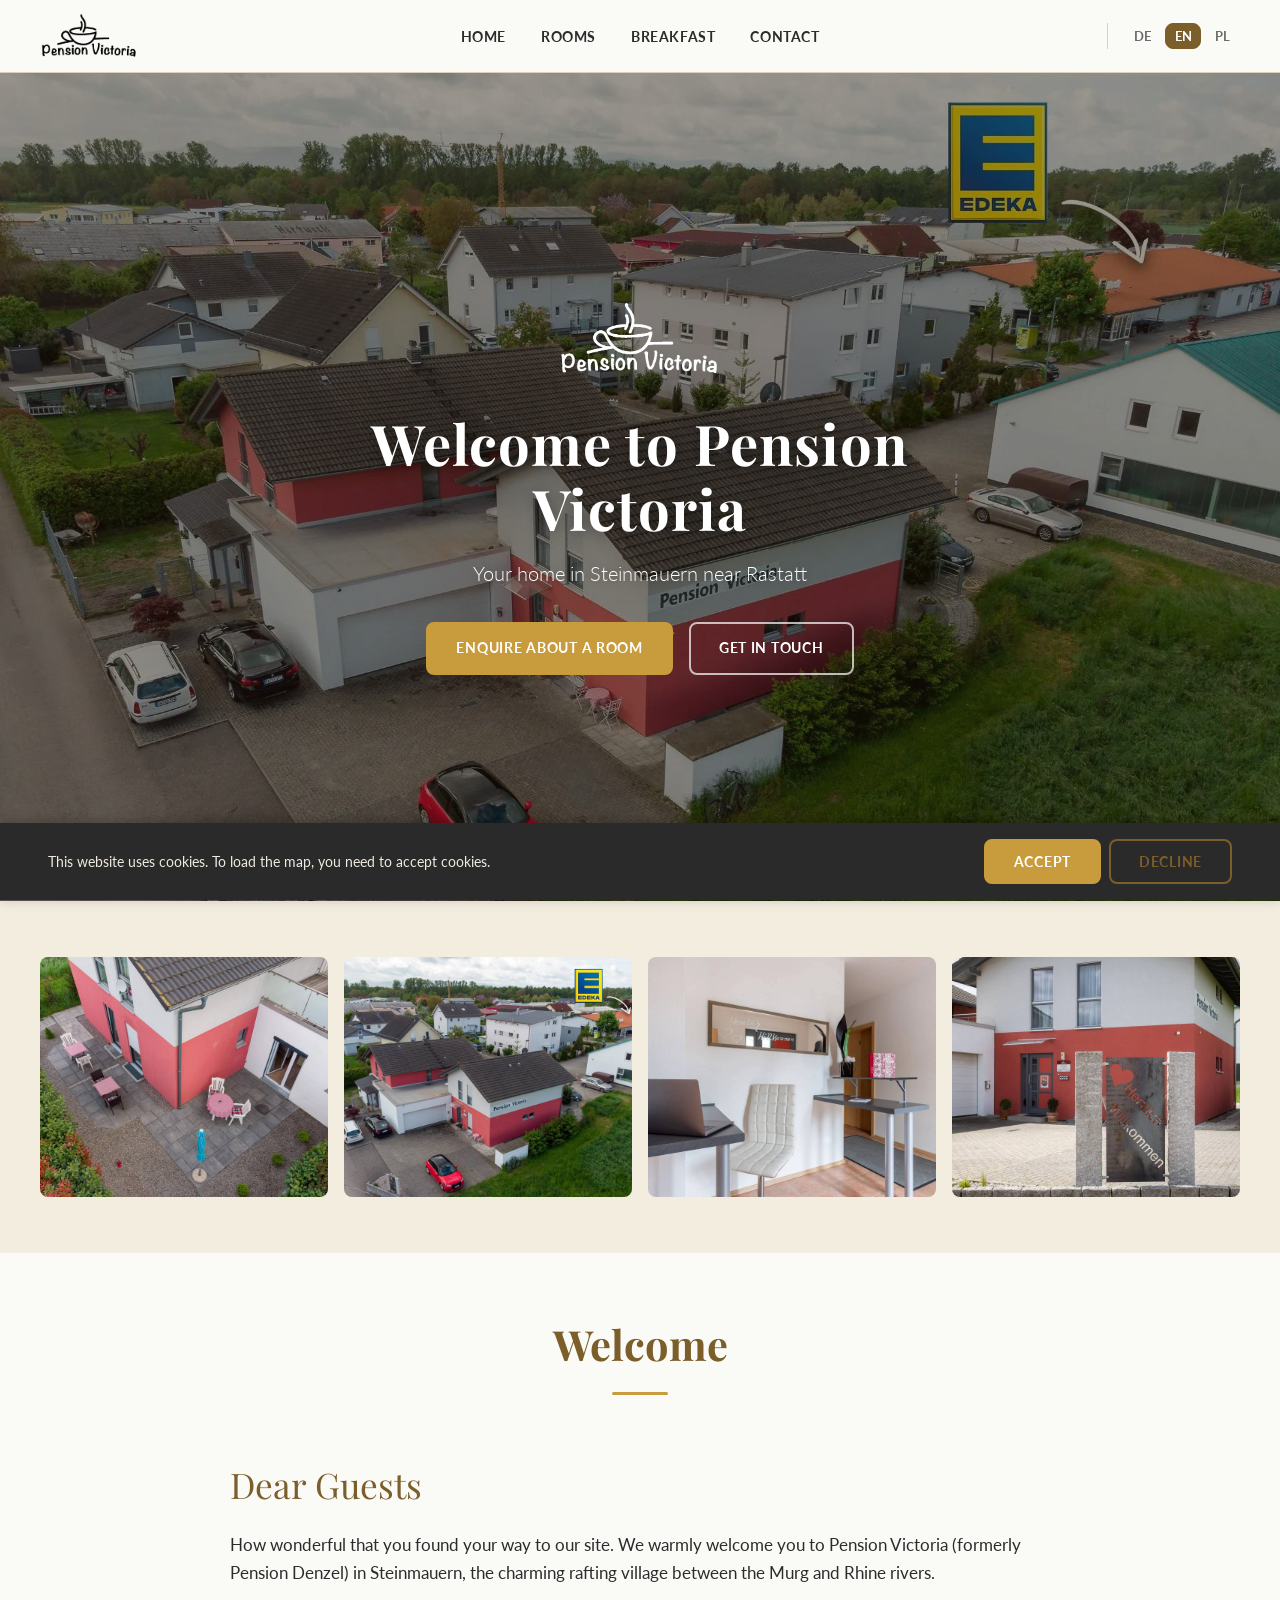
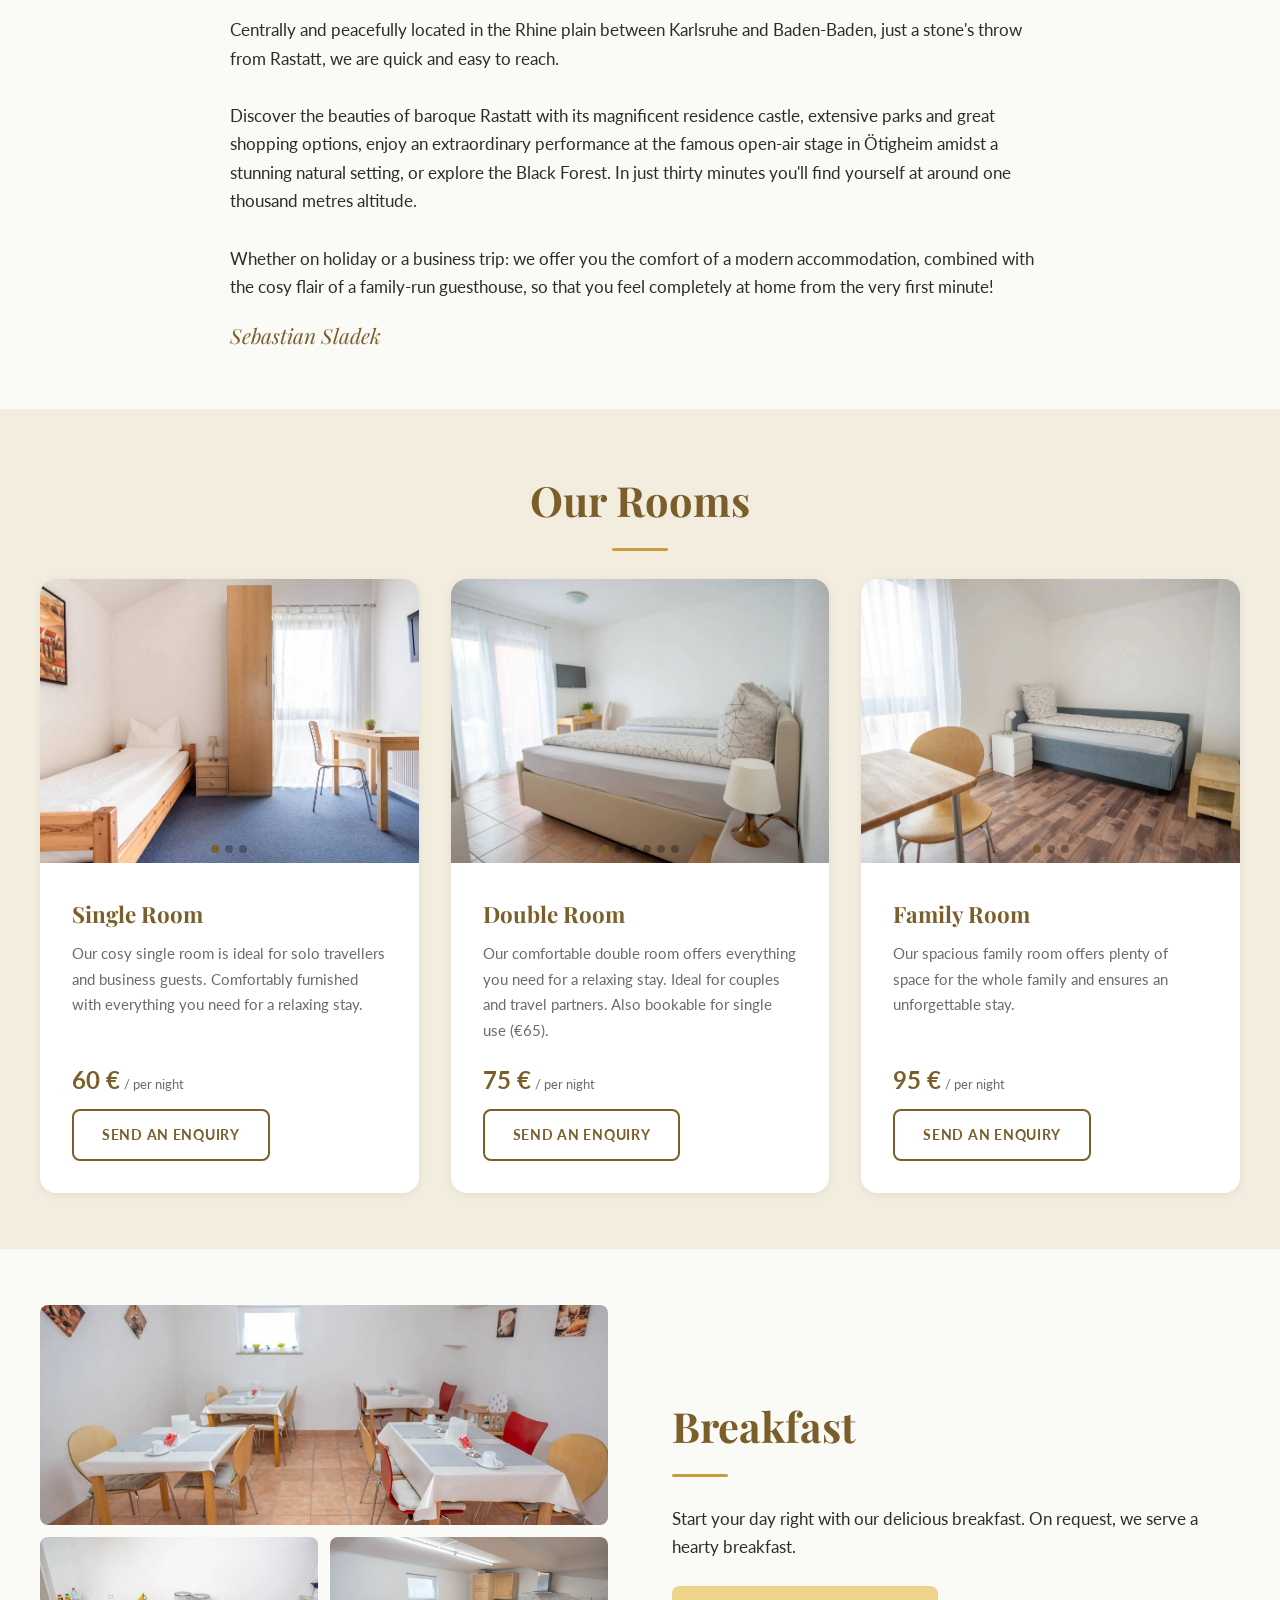
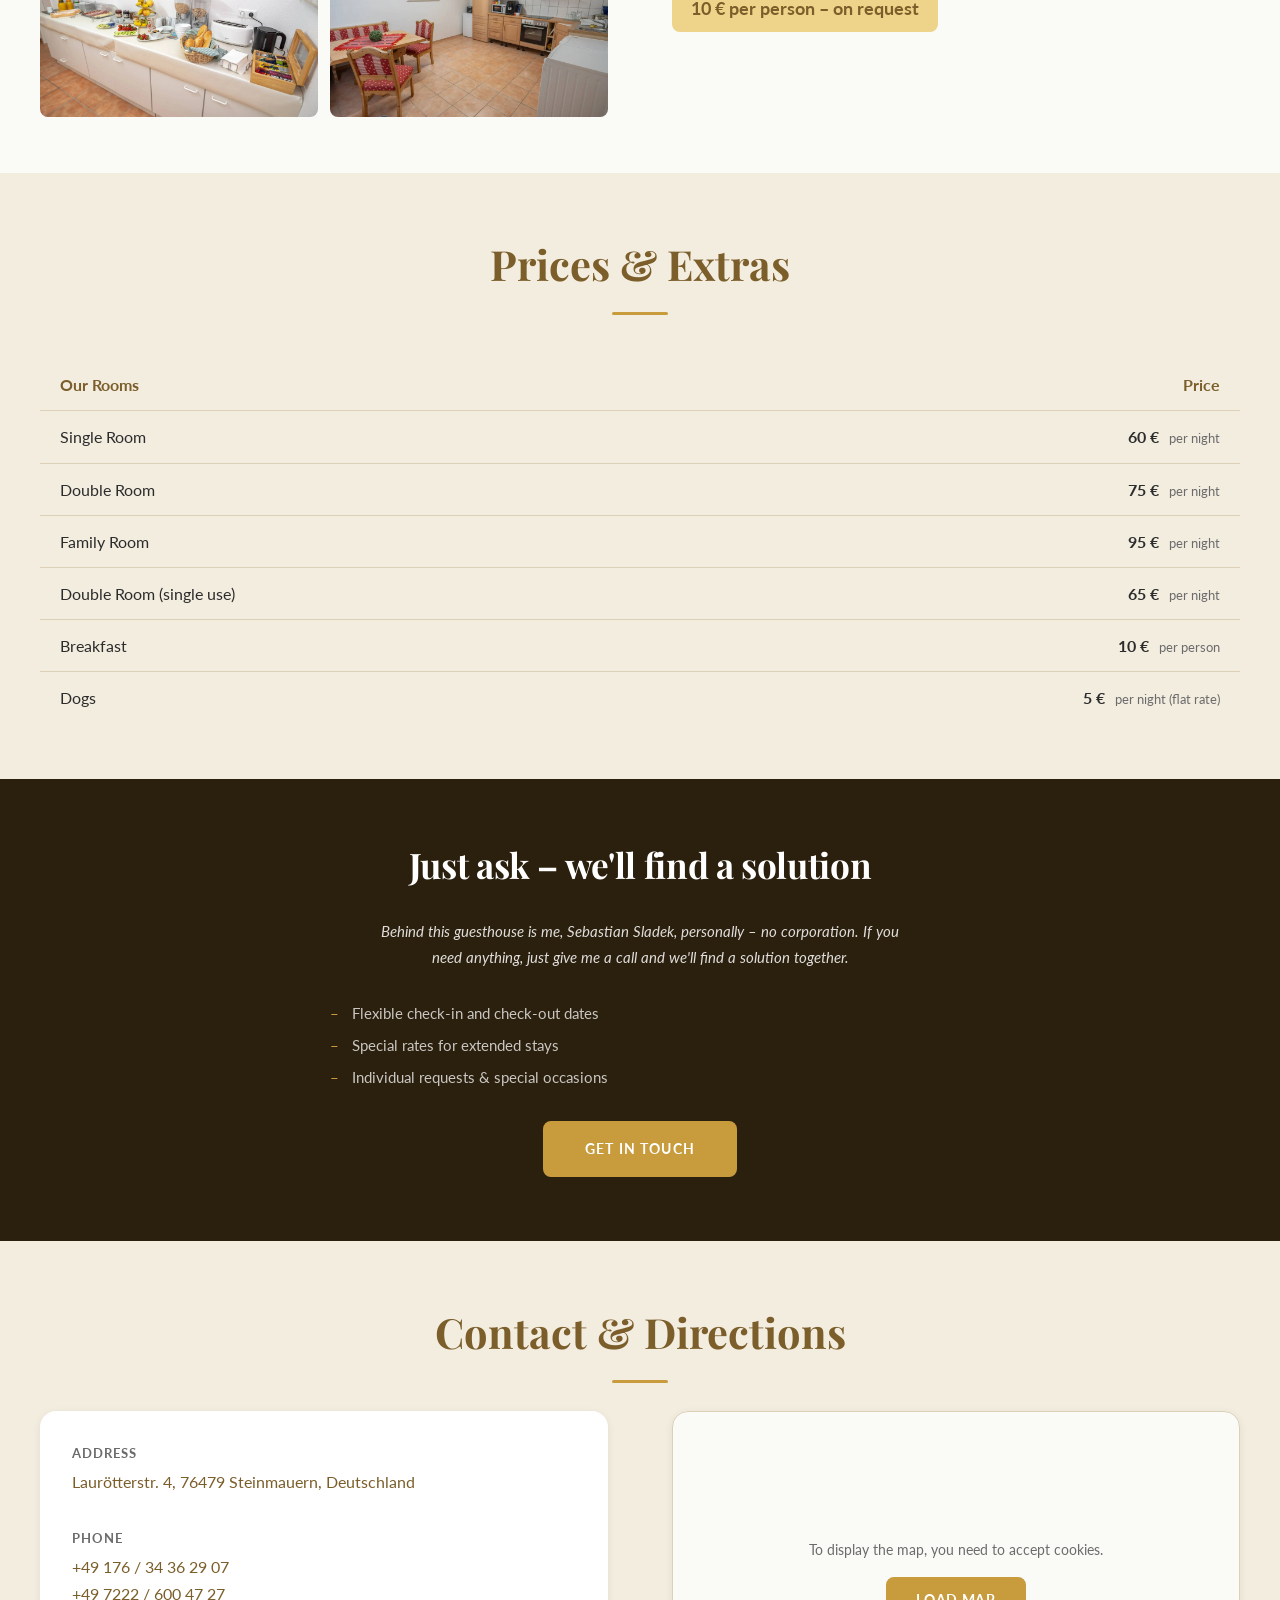
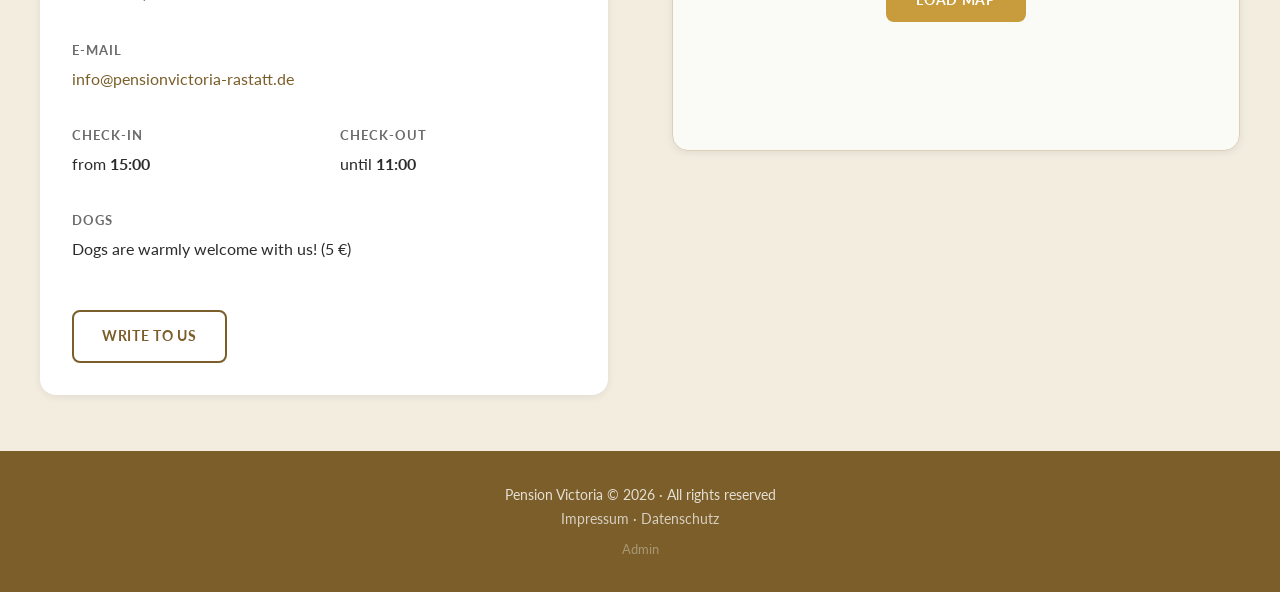
==== index.html @ 730ea098 "Initial deployment: Pension Victoria website" ====
<!DOCTYPE html>
<html lang="de">
<head>
  <meta charset="UTF-8" />
  <meta name="viewport" content="width=device-width, initial-scale=1.0" />
  <meta name="description" content="Familiengeführte Pension in Steinmauern bei Rastatt – komfortabel, ruhig und herzlich." />
  <title>Pension Victoria – Steinmauern bei Rastatt</title>
  <link rel="icon" type="image/png" href="./assets/pension-victoria-logo-ofRX9QH1.png" />
  <script type="module" crossorigin src="./assets/main-D_a2dzHP.js"></script>
  <link rel="modulepreload" crossorigin href="./assets/i18n-BBdSKVPm.js">
  <link rel="modulepreload" crossorigin href="./assets/content-CPn79Hl4.js">
  <link rel="stylesheet" crossorigin href="./assets/main-CDw51YEA.css">
</head>
<body>
  <a class="skip-link" href="#main-content">Zum Hauptinhalt springen</a>

  <!-- ░░ Header ░░░░░░░░░░░░░░░░░░░░░░░░░░░░░░░░░░░░░░░░░░░░░░░░░░░░░░░░░░░░ -->
  <header id="site-header" role="banner">
    <div class="header-inner">
      <a href="#hero" class="site-logo" aria-label="Pension Victoria – Startseite">
        <img id="header-logo" src="./assets/pension-victoria-logo_schwarz-c6N0_yIK.png" alt="Pension Victoria Logo" />
      </a>

      <nav id="main-nav" aria-label="Hauptnavigation">
        <ul class="site-nav" role="list">
          <li><a href="#about"     data-i18n="nav.home"></a></li>
          <li><a href="#rooms"     data-i18n="nav.rooms"></a></li>
          <li><a href="#breakfast" data-i18n="nav.breakfast"></a></li>
          <li><a href="#contact"   data-i18n="nav.contact"></a></li>
        </ul>
      </nav>

      <div class="header-right">
        <div class="lang-switcher" role="group" aria-label="Sprache wählen">
          <button class="lang-btn" data-locale="de" aria-pressed="true">DE</button>
          <button class="lang-btn" data-locale="en" aria-pressed="false">EN</button>
          <button class="lang-btn" data-locale="pl" aria-pressed="false">PL</button>
        </div>
        <button class="nav-toggle" aria-expanded="false" aria-controls="main-nav" aria-label="Navigation öffnen">
          <span></span><span></span><span></span>
        </button>
      </div>
    </div>
  </header>

  <!-- ░░ Main ░░░░░░░░░░░░░░░░░░░░░░░░░░░░░░░░░░░░░░░░░░░░░░░░░░░░░░░░░░░░░░ -->
  <main id="main-content">

    <!-- Hero -->
    <section id="hero" aria-label="Hero">
      <img id="hero-img" class="hero-img" src="./assets/Hero-BNqHQcZV.jpg" alt="Pension Victoria" loading="eager" />
      <div class="hero-overlay" aria-hidden="true"></div>
      <div class="hero-content">
        <img id="hero-logo" class="hero-logo" src="./assets/pension-victoria-logo-ofRX9QH1.png" alt="Pension Victoria" />
        <h1 id="hero-tagline" class="hero-tagline"></h1>
        <p  id="hero-subtitle" class="hero-subtitle"></p>
        <div class="hero-actions">
          <a href="#contact" class="btn btn-primary" data-i18n="hero.book"></a>
          <a href="#contact" class="btn btn-outline" data-i18n="hero.contact"></a>
        </div>
      </div>
    </section>

    <!-- Gallery -->
    <section id="gallery" class="section section-alt">
      <div class="container">
        <div id="gallery-grid" aria-label="Bildergalerie">
          <!-- Rendered by main.js -->
        </div>
      </div>
    </section>

    <!-- About -->
    <section id="about" class="section" aria-labelledby="about-heading">
      <div class="container">
        <div class="section-header">
          <h2 class="section-title" data-i18n="about.title" id="about-heading"></h2>
          <div class="section-divider" aria-hidden="true"></div>
        </div>
        <div class="about-content fade-in">
          <p id="about-heading-text" class="about-heading"></p>
          <p id="about-text" class="about-text"></p>
          <p id="about-signature" class="about-signature"></p>
        </div>
      </div>
    </section>

    <!-- Rooms -->
    <section id="rooms" class="section section-alt" aria-labelledby="rooms-heading">
      <div class="container">
        <div class="section-header">
          <h2 class="section-title" data-i18n="rooms.title" id="rooms-heading"></h2>
          <div class="section-divider" aria-hidden="true"></div>
        </div>
        <div id="rooms-grid" class="rooms-grid" aria-label="Zimmerübersicht">
          <!-- Rendered by main.js -->
        </div>
      </div>
    </section>

    <!-- Breakfast -->
    <section id="breakfast" class="section" aria-labelledby="breakfast-heading">
      <div class="container">
        <div class="inner">
          <div class="breakfast-images fade-in" id="breakfast-images">
            <!-- Rendered by main.js -->
          </div>
          <div class="breakfast-text">
            <div class="section-header" style="text-align:left">
              <h2 class="section-title" data-i18n="breakfast.title" id="breakfast-heading"></h2>
              <div class="section-divider" aria-hidden="true"></div>
            </div>
            <p id="breakfast-desc" class="breakfast-desc"></p>
            <div class="breakfast-price-badge">
              <span id="breakfast-price"></span> €
              <span data-i18n="breakfast.per_person"></span>
              &ndash; <span data-i18n="breakfast.on_request"></span>
            </div>
          </div>
        </div>
      </div>
    </section>

    <!-- Prices / Extras -->
    <section id="prices" class="section section-alt" aria-labelledby="prices-heading">
      <div class="container">
        <div class="section-header">
          <h2 class="section-title" data-i18n="extras.title" id="prices-heading"></h2>
          <div class="section-divider" aria-hidden="true"></div>
        </div>
        <div style="overflow-x:auto">
          <table class="prices-table" id="prices-table" aria-label="Preisübersicht">
            <thead>
              <tr>
                <th scope="col" data-i18n="rooms.title"></th>
                <th scope="col" data-i18n="extras.price"></th>
              </tr>
            </thead>
            <tbody id="prices-body">
              <!-- Rendered by main.js -->
            </tbody>
          </table>
        </div>
      </div>
    </section>

    <!-- Flexible / Human Touch -->
    <section id="flexible" class="flexible-section">
      <div class="container">
        <div class="flexible-inner">
          <h2 class="flexible-title" data-i18n="flexible.title"></h2>
          <p id="flexible-personal" class="flexible-personal"></p>
          <ul class="flexible-list">
            <li data-i18n="flexible.item1"></li>
            <li data-i18n="flexible.item2"></li>
            <li data-i18n="flexible.item3"></li>
          </ul>
          <a href="#contact" class="btn flexible-cta" data-i18n="flexible.cta"></a>
        </div>
      </div>
    </section>

    <!-- Contact -->
    <section id="contact" class="section section-alt" aria-labelledby="contact-heading">
      <div class="container">
        <div class="section-header">
          <h2 class="section-title" data-i18n="contact.title" id="contact-heading"></h2>
          <div class="section-divider" aria-hidden="true"></div>
        </div>
        <div class="inner">
          <div class="contact-card fade-in">

            <div class="contact-block">
              <div class="contact-label" data-i18n="contact.address_label"></div>
              <div class="contact-value" id="contact-address"></div>
            </div>

            <div class="contact-block">
              <div class="contact-label" data-i18n="contact.phone_label"></div>
              <div class="contact-value" id="contact-phones"></div>
            </div>

            <div class="contact-block">
              <div class="contact-label" data-i18n="contact.email_label"></div>
              <div class="contact-value">
                <a id="contact-email" href=""></a>
              </div>
            </div>

            <div class="contact-checkin contact-block">
              <div class="checkin-item">
                <div class="contact-label" data-i18n="contact.checkin_label"></div>
                <div class="contact-value">
                  <span data-i18n="contact.checkin_from"></span>
                  <strong id="contact-checkin"></strong>
                </div>
              </div>
              <div class="checkin-item">
                <div class="contact-label" data-i18n="contact.checkout_label"></div>
                <div class="contact-value">
                  <span data-i18n="contact.checkout_until"></span>
                  <strong id="contact-checkout"></strong>
                </div>
              </div>
            </div>

            <div class="contact-block">
              <div class="contact-label" data-i18n="contact.dogs"></div>
              <div class="contact-value" id="contact-dogs"></div>
            </div>

            <a id="contact-mailto" href="" class="btn btn-secondary" style="margin-top:1rem" data-i18n="contact.write_us"></a>
          </div>

          <div class="contact-map fade-in" id="map-consent-wrapper">
            <div class="map-placeholder">
              <p data-i18n="cookies.map_notice"></p>
              <button id="map-load-btn" class="btn btn-primary" data-i18n="cookies.load_map"></button>
            </div>
          </div>
        </div>
      </div>
    </section>

  </main>

  <!-- ░░ Footer ░░░░░░░░░░░░░░░░░░░░░░░░░░░░░░░░░░░░░░░░░░░░░░░░░░░░░░░░░░░░ -->
  <footer id="site-footer" role="contentinfo">
    <div class="footer-inner">
      <p>Pension Victoria &copy; <span id="footer-year"></span> &middot; <span data-i18n="footer.rights"></span></p>
      <p><a href="impressum.html">Impressum</a> &middot; <a href="datenschutz.html">Datenschutz</a></p>
      <p class="footer-admin-link"><a href="victoriacms.html">Admin</a></p>
    </div>
  </footer>

  <!-- Cookie consent banner -->
  <div id="cookie-banner" class="cookie-banner" role="dialog" aria-modal="true" aria-labelledby="cookie-banner-title" hidden>
    <div class="cookie-banner-inner">
      <p id="cookie-banner-title" data-i18n="cookies.banner_text"></p>
      <div class="cookie-banner-actions">
        <button id="cookie-accept" class="btn btn-primary" data-i18n="cookies.accept"></button>
        <button id="cookie-decline" class="btn btn-secondary" data-i18n="cookies.decline"></button>
      </div>
    </div>
  </div>

</body>
</html>
---- assets/main-CDw51YEA.css ----
@import"https://fonts.googleapis.com/css2?family=Playfair+Display:ital,wght@0,400;0,600;0,700;1,400&family=Lato:wght@300;400;700&display=swap";:root{--c-primary: #7B5E2A;--c-primary-lt: #A0813D;--c-accent: #C89B3C;--c-accent-lt: #EDD48A;--c-bg: #FAFAF7;--c-bg-alt: #F3EDE0;--c-text: #2C2C2C;--c-muted: #6B6B6B;--c-border: #DDD0B8;--c-white: #FFFFFF;--c-overlay: rgba(30, 20, 5, .45);--f-heading: "Playfair Display", Georgia, "Times New Roman", serif;--f-body: "Lato", system-ui, -apple-system, sans-serif;--sp-xs: .5rem;--sp-sm: 1rem;--sp-md: 2rem;--sp-lg: 4rem;--sp-xl: 7rem;--container: min(1200px, 100% - 2rem);--radius: 8px;--radius-lg: 16px;--shadow-sm: 0 2px 8px rgba(0,0,0,.07);--shadow-md: 0 4px 20px rgba(0,0,0,.11);--shadow-lg: 0 8px 40px rgba(0,0,0,.15);--transition: .28s ease}*,*:before,*:after{box-sizing:border-box;margin:0;padding:0}html{scroll-behavior:smooth;font-size:16px}body{font-family:var(--f-body);background:var(--c-bg);color:var(--c-text);line-height:1.7;-webkit-font-smoothing:antialiased}img{display:block;max-width:100%;height:auto}a{color:var(--c-primary);text-decoration:none;cursor:inherit}a:hover,a:focus-visible{text-decoration:underline;color:var(--c-primary-lt)}.skip-link{position:absolute;top:-40px;left:1rem;background:var(--c-primary);color:var(--c-white);padding:.5rem 1rem;border-radius:var(--radius);z-index:1000;font-size:.9rem;transition:top var(--transition)}.skip-link:focus{top:1rem}#site-header{position:sticky;top:0;z-index:100;background:#fafaf7f5;backdrop-filter:blur(8px);border-bottom:1px solid var(--c-border);padding:.75rem 0;transition:box-shadow var(--transition)}#site-header.scrolled{box-shadow:var(--shadow-md)}.header-inner{width:var(--container);margin:0 auto;display:flex;align-items:center;position:relative}.site-logo{flex-shrink:0;margin-right:auto}#main-nav{position:absolute;left:50%;transform:translate(-50%)}.header-right{margin-left:auto;display:flex;align-items:center;gap:.75rem}.site-logo{display:flex;align-items:center;gap:.75rem;text-decoration:none;flex-shrink:0;cursor:pointer}.site-logo img{height:48px;width:auto;object-fit:contain}.site-logo-text{font-family:var(--f-heading);font-size:1.2rem;color:var(--c-primary);line-height:1.2}.site-logo-sub{font-family:var(--f-body);font-size:.75rem;color:var(--c-muted);display:block}.site-nav{display:flex;gap:var(--sp-sm);align-items:center;list-style:none}.site-nav a{font-size:.9rem;font-weight:700;letter-spacing:.04em;text-transform:uppercase;color:var(--c-text);padding:.4rem .6rem;border-radius:var(--radius);transition:color var(--transition),background var(--transition)}.site-nav a:hover,.site-nav a:focus-visible{color:var(--c-primary);background:var(--c-bg-alt);text-decoration:none}.lang-switcher{display:flex;gap:.25rem;margin-left:var(--sp-sm);border-left:1px solid var(--c-border);padding-left:var(--sp-sm)}.lang-btn{background:none;border:1px solid transparent;padding:.25rem .55rem;border-radius:var(--radius);font-size:.8rem;font-weight:700;color:var(--c-muted);transition:all var(--transition);font-family:var(--f-body)}.lang-btn:hover,.lang-btn:focus-visible{color:var(--c-primary);border-color:var(--c-primary)}.lang-btn.active{color:var(--c-white);background:var(--c-primary);border-color:var(--c-primary)}.nav-toggle{display:none;background:none;border:none;padding:.5rem;flex-direction:column;gap:5px}.nav-toggle span{display:block;width:24px;height:2px;background:var(--c-text);border-radius:2px;transition:all var(--transition)}.nav-toggle[aria-expanded=true] span:nth-child(1){transform:translateY(7px) rotate(45deg)}.nav-toggle[aria-expanded=true] span:nth-child(2){opacity:0}.nav-toggle[aria-expanded=true] span:nth-child(3){transform:translateY(-7px) rotate(-45deg)}#hero{position:relative;min-height:92vh;display:flex;align-items:center;justify-content:center;overflow:hidden;background:var(--c-bg-alt)}.hero-img{position:absolute;inset:0;width:100%;height:100%;object-fit:cover;object-position:center}.hero-overlay{position:absolute;inset:0;background:var(--c-overlay)}.hero-content{position:relative;z-index:1;text-align:center;color:var(--c-white);padding:var(--sp-lg) var(--sp-md);max-width:780px}.hero-logo{height:80px;margin:0 auto var(--sp-md);filter:brightness(0) invert(1)}.hero-tagline{font-family:var(--f-heading);font-size:clamp(2rem,5vw,3.5rem);font-weight:700;line-height:1.15;margin-bottom:var(--sp-sm);text-shadow:0 2px 16px rgba(0,0,0,.4)}.hero-subtitle{font-size:clamp(1rem,2vw,1.25rem);font-weight:300;margin-bottom:var(--sp-md);text-shadow:0 1px 8px rgba(0,0,0,.3)}.hero-actions{display:flex;gap:1rem;justify-content:center;flex-wrap:wrap}.btn{display:inline-flex;align-items:center;gap:.5rem;padding:.75rem 1.75rem;border-radius:var(--radius);font-family:var(--f-body);font-weight:700;font-size:.9rem;letter-spacing:.05em;text-transform:uppercase;border:2px solid transparent;transition:all var(--transition);text-decoration:none}.btn-primary{background:var(--c-accent);color:var(--c-white);border-color:var(--c-accent)}.btn-primary:hover,.btn-primary:focus-visible{background:var(--c-primary);border-color:var(--c-primary);color:var(--c-white);text-decoration:none}.btn-outline{background:transparent;color:var(--c-white);border-color:#ffffffb3}.btn-outline:hover,.btn-outline:focus-visible{background:#ffffff26;border-color:#fff;color:var(--c-white);text-decoration:none}.btn-secondary{background:transparent;color:var(--c-primary);border-color:var(--c-primary)}.btn-secondary:hover,.btn-secondary:focus-visible{background:var(--c-primary);color:var(--c-white);text-decoration:none}.section{padding:3.5rem 0}.section-alt{background:var(--c-bg-alt)}.container{width:var(--container);margin:0 auto}.section-header{text-align:center;margin-bottom:1.75rem}.section-title{font-family:var(--f-heading);font-size:clamp(1.8rem,3.5vw,2.6rem);color:var(--c-primary);margin-bottom:.5rem}.section-divider{width:56px;height:3px;background:var(--c-accent);margin:.75rem auto 0;border-radius:2px}#about .container{max-width:820px;display:grid;grid-template-columns:1fr;gap:var(--sp-md)}.about-heading{font-family:var(--f-heading);font-size:clamp(1.5rem,3vw,2.2rem);color:var(--c-primary);margin-bottom:var(--sp-sm)}.about-text{white-space:pre-line;font-size:1.05rem;color:var(--c-text)}.about-signature{font-family:var(--f-heading);font-style:italic;font-size:1.3rem;color:var(--c-primary);margin-top:var(--sp-sm)}.rooms-grid{display:grid;grid-template-columns:repeat(auto-fill,minmax(320px,1fr));gap:var(--sp-md)}.room-card{background:var(--c-white);border-radius:var(--radius-lg);overflow:hidden;box-shadow:var(--shadow-sm);transition:box-shadow var(--transition),transform var(--transition);display:flex;flex-direction:column}.room-card:hover{box-shadow:var(--shadow-md);transform:translateY(-3px)}.room-slider{position:relative;aspect-ratio:4/3;background:var(--c-bg-alt);overflow:hidden}.room-slide{position:absolute;inset:0;width:100%;height:100%;object-fit:cover;opacity:0;transition:opacity .4s ease}.room-slide.active{opacity:1}.slider-btn{position:absolute;top:50%;transform:translateY(-50%);background:#ffffffbf;border:none;border-radius:50%;width:36px;height:36px;display:flex;align-items:center;justify-content:center;font-size:1.2rem;z-index:2;transition:background var(--transition);color:var(--c-primary)}.slider-btn:hover{background:#fffffff2}.slider-prev{left:8px}.slider-next{right:8px}.slider-dots{position:absolute;bottom:10px;left:50%;transform:translate(-50%);display:flex;gap:6px;z-index:2}.slider-dot{width:8px;height:8px;border-radius:50%;background:#ffffff8c;border:none;transition:background var(--transition)}.slider-dot.active{background:var(--c-white)}.room-body{padding:var(--sp-md);display:flex;flex-direction:column;flex:1}.room-name{font-family:var(--f-heading);font-size:1.4rem;color:var(--c-primary);margin-bottom:.5rem}.room-desc{color:var(--c-muted);font-size:.95rem;flex:1;margin-bottom:var(--sp-sm)}.room-footer{display:flex;align-items:center;justify-content:space-between;gap:.5rem;flex-wrap:wrap}.room-price{font-size:1.5rem;font-weight:700;color:var(--c-primary)}.room-price-label{font-size:.8rem;color:var(--c-muted)}.room-price-alt{font-size:.85rem;color:var(--c-muted);margin-top:.15rem}#breakfast .inner{display:grid;grid-template-columns:1fr 1fr;gap:var(--sp-lg);align-items:center}.breakfast-images{display:grid;grid-template-columns:1fr 1fr;grid-template-rows:auto auto;gap:.75rem}.breakfast-images img{border-radius:var(--radius);object-fit:cover;height:180px;width:100%}.breakfast-images img:first-child{grid-column:1 / 3;height:220px}.breakfast-text .section-title{text-align:left}.breakfast-text .section-divider{margin-left:0}.breakfast-desc{font-size:1.05rem;margin:var(--sp-sm) 0;color:var(--c-text)}.breakfast-price-badge{display:inline-block;background:var(--c-accent-lt);color:var(--c-primary);border-radius:var(--radius);padding:.5rem 1.2rem;font-size:1.1rem;font-weight:700;margin-top:.5rem}.prices-table{width:100%;border-collapse:collapse;margin-top:var(--sp-sm)}.prices-table th,.prices-table td{text-align:left;padding:.75rem 1.25rem;border-bottom:1px solid var(--c-border)}.prices-table th{font-weight:700;color:var(--c-primary);background:var(--c-bg-alt)}.prices-table th:last-child{text-align:right}.prices-table tr:last-child td{border-bottom:none}.prices-table td:last-child{text-align:right;font-weight:700}.price-unit{font-weight:400;font-size:.8rem;color:var(--c-muted);margin-left:.35rem}.flexible-section{padding:4rem 0;background:#2b1f0d;color:#fff;text-align:center}.flexible-inner{max-width:620px;margin:0 auto;display:flex;flex-direction:column;align-items:center;gap:2rem}.flexible-title{font-family:var(--f-heading);font-size:clamp(1.5rem,3.5vw,2.2rem);color:#fff;margin:0;line-height:1.25;letter-spacing:-.01em}.flexible-personal{font-size:.95rem;color:#ffffffd9;font-style:italic;line-height:1.65;max-width:520px;margin:0}.flexible-list{list-style:none;padding:0;margin:0;display:flex;flex-direction:column;gap:.6rem;width:100%}.flexible-list li{font-size:.95rem;color:#ffffffbf;padding-left:1.4rem;position:relative;text-align:left;line-height:1.5}.flexible-list li:before{content:"–";position:absolute;left:0;color:var(--c-accent)}.flexible-cta{display:inline-block;background:var(--c-accent);color:#fff;border:2px solid var(--c-accent);padding:.85rem 2.5rem;font-size:.9rem;letter-spacing:.08em;border-radius:var(--radius);transition:background var(--transition),color var(--transition),transform var(--transition)}.flexible-cta:hover{background:transparent;color:var(--c-accent);transform:translateY(-2px)}#gallery-grid{display:grid;grid-template-columns:repeat(auto-fill,minmax(280px,1fr));gap:1rem}#gallery-grid img{width:100%;height:240px;object-fit:cover;border-radius:var(--radius);transition:transform var(--transition),box-shadow var(--transition)}#gallery-grid img:hover{transform:scale(1.03);box-shadow:var(--shadow-md)}#lightbox{position:fixed;inset:0;z-index:500;display:none;align-items:center;justify-content:center}#lightbox.open{display:flex}.lb-backdrop{position:absolute;inset:0;background:#000000e0}.lb-content{position:relative;z-index:1;max-width:90vw;max-height:90vh;display:flex;align-items:center;justify-content:center}.lb-figure{display:flex;flex-direction:column;align-items:center;gap:.75rem}.lb-img{max-width:88vw;max-height:80vh;object-fit:contain;border-radius:var(--radius)}.lb-caption{color:#ffffffbf;font-size:.9rem}.lb-close{position:absolute;top:-2.5rem;right:0;background:none;border:none;color:#fff;font-size:1.5rem;padding:.5rem}.lb-prev,.lb-next{position:absolute;top:50%;transform:translateY(-50%);background:#ffffff2e;border:none;color:#fff;font-size:2rem;padding:.5rem 1rem;border-radius:var(--radius);transition:background var(--transition)}.lb-prev{left:-3.5rem}.lb-next{right:-3.5rem}.lb-prev:hover,.lb-next:hover{background:#ffffff4d}body.lb-open{overflow:hidden}#contact .inner{display:grid;grid-template-columns:1fr 1fr;gap:var(--sp-lg)}.contact-card{background:var(--c-white);border-radius:var(--radius-lg);padding:var(--sp-md);box-shadow:var(--shadow-sm)}.contact-block{margin-bottom:var(--sp-md)}.contact-block:last-child{margin-bottom:0}.contact-label{font-size:.8rem;font-weight:700;letter-spacing:.08em;text-transform:uppercase;color:var(--c-muted);margin-bottom:.25rem}.contact-value{font-size:1rem;color:var(--c-text)}.contact-value a{color:var(--c-primary)}.contact-value a:hover{text-decoration:underline}.contact-checkin{display:flex;gap:var(--sp-md)}.checkin-item{flex:1}.contact-map iframe{width:100%;height:340px;border:0;border-radius:var(--radius-lg);box-shadow:var(--shadow-sm)}.map-placeholder{width:100%;height:340px;border-radius:var(--radius-lg);box-shadow:var(--shadow-sm);background:var(--c-bg);border:1px solid var(--c-border);display:flex;flex-direction:column;align-items:center;justify-content:center;text-align:center;gap:var(--sp-sm);padding:var(--sp-md)}.map-placeholder p{color:var(--c-muted);font-size:.9rem;max-width:28rem;line-height:1.5;margin:0}.cookie-banner{position:fixed;bottom:0;left:0;right:0;background:#2a2a2a;color:#f0ebe0;z-index:9000;padding:var(--sp-sm) var(--sp-md);box-shadow:0 -2px 12px #00000040}.cookie-banner[hidden]{display:none}.cookie-banner-inner{max-width:var(--container);margin:0 auto;display:flex;gap:var(--sp-md);align-items:center;flex-wrap:wrap}.cookie-banner-inner p{flex:1;margin:0;font-size:.9rem;line-height:1.5}.cookie-banner-actions{display:flex;gap:.5rem;flex-shrink:0}#site-footer{background:var(--c-primary);color:#fffc;text-align:center;padding:var(--sp-md) 0;font-size:.875rem}#site-footer a{color:#ffffffb3}#site-footer a:hover{color:#fff}.footer-inner{width:var(--container);margin:0 auto}.footer-admin-link{margin-top:.5rem;opacity:.5;font-size:.8rem}.fade-in{opacity:0;transform:translateY(20px);transition:opacity .5s ease,transform .5s ease}.fade-in.visible{opacity:1;transform:none}@media (max-width: 1024px){#breakfast .inner{grid-template-columns:1fr}.breakfast-images{order:-1}#contact .inner{grid-template-columns:1fr}}@media (max-width: 768px){.nav-toggle{display:flex}#main-nav{position:absolute;top:100%;left:0;right:0;transform:none}.site-nav{display:none;position:static;top:100%;left:0;right:0;background:#fafaf7fa;flex-direction:column;padding:var(--sp-sm);border-bottom:1px solid var(--c-border);box-shadow:var(--shadow-md);gap:.25rem}.site-nav.open{display:flex}.site-nav a{padding:.75rem 1rem;border-radius:var(--radius);font-size:1rem}.lang-switcher{display:none;border-left:none;padding-left:0;border-top:1px solid var(--c-border);padding-top:var(--sp-xs);justify-content:center;margin-left:0}.lang-switcher.nav-open{display:flex}#hero{min-height:75vh}.hero-tagline{font-size:2rem}.rooms-grid{grid-template-columns:1fr}.prices-table th,.prices-table td{padding:.6rem .75rem}.lb-prev{left:-2rem}.lb-next{right:-2rem}}@keyframes fadeInUp{0%{opacity:0;transform:translateY(20px)}to{opacity:1;transform:translateY(0)}}@keyframes fadeInScale{0%{opacity:0;transform:scale(.95)}to{opacity:1;transform:scale(1)}}@keyframes slideInLeft{0%{opacity:0;transform:translate(-40px)}to{opacity:1;transform:translate(0)}}@keyframes slideInRight{0%{opacity:0;transform:translate(40px)}to{opacity:1;transform:translate(0)}}@keyframes pulse{0%,to{opacity:1}50%{opacity:.8}}@keyframes float{0%,to{transform:translateY(0)}50%{transform:translateY(-8px)}}@keyframes glow{0%,to{box-shadow:0 0 5px #c89b3c4d}50%{box-shadow:0 0 15px #c89b3c99}}@keyframes shimmer{0%{background-position:-1000px 0}to{background-position:1000px 0}}@keyframes underlineSlide{0%{width:0}to{width:100%}}.hero-logo{animation:fadeInScale 1s ease-out .3s both}.hero-tagline{animation:fadeInUp 1s ease-out .5s both;letter-spacing:.02em}.hero-subtitle{animation:fadeInUp .8s ease-out .8s both}.hero-actions{animation:fadeInUp .8s ease-out 1.1s both}.fade-in{opacity:0;transform:translateY(30px);transition:opacity .8s ease,transform .8s ease}.fade-in.visible{opacity:1;transform:translateY(0)}.btn{position:relative;overflow:hidden;transition:all var(--transition),box-shadow .3s ease}.btn:before{content:"";position:absolute;top:0;left:-100%;width:100%;height:100%;background:#ffffff1a;transition:left .4s ease;z-index:-1}.btn:hover:before{left:100%}.btn-primary:hover{box-shadow:0 4px 20px #7b5e2a4d;transform:translateY(-2px)}.btn-outline:hover{box-shadow:0 4px 20px #fff3;transform:translateY(-2px)}.btn-secondary:hover{box-shadow:0 4px 20px #7b5e2a4d;transform:translateY(-2px)}.room-card{transition:all .4s cubic-bezier(.34,1.56,.64,1)}.room-card:hover{transform:translateY(-8px) scale(1.01);box-shadow:0 12px 40px #00000026}.room-slide,.room-slide.active{animation:fadeInScale .5s ease-out}.slider-dot{transition:all var(--transition);background:#0000004d}.slider-dot:hover{background:#00000080;transform:scale(1.2)}.slider-dot.active{background:var(--c-primary);animation:pulse .6s ease}.slider-btn{opacity:0;transition:all var(--transition)}.room-slider:hover .slider-btn{opacity:1}.slider-btn:hover{background:#fffffff2;transform:translateY(-50%) scale(1.1);box-shadow:0 4px 12px #00000026}.site-nav a{position:relative}.site-nav a:after{content:"";position:absolute;bottom:0;left:0;width:0;height:2px;background:var(--c-primary);transition:width .3s ease}.site-nav a:hover:after,.site-nav a:focus-visible:after{width:100%}.lang-btn{transition:all var(--transition);transform-origin:center}.lang-btn:hover{transform:scale(1.05)}.lang-btn.active{animation:fadeInScale .3s ease}#gallery-grid img{transition:all .5s cubic-bezier(.34,1.56,.64,1);border-radius:var(--radius)}#gallery-grid img:hover{transform:scale(1.08) rotate(1deg);box-shadow:0 16px 40px #0003}.contact-card{animation:fadeInUp .8s ease-out;transition:all var(--transition)}.contact-card:nth-child(1){animation-delay:.1s}.contact-card:nth-child(2){animation-delay:.2s}.contact-card:hover{transform:translateY(-5px);box-shadow:var(--shadow-lg)}.section-title{animation:fadeInUp .8s ease-out}.section-divider{animation:slideInLeft .6s ease-out .3s both;transform-origin:left}.prices-table tbody tr{animation:fadeInUp .6s ease-out;transition:background-color .3s ease}.prices-table tbody tr:nth-child(1){animation-delay:.1s}.prices-table tbody tr:nth-child(2){animation-delay:.15s}.prices-table tbody tr:nth-child(3){animation-delay:.2s}.prices-table tbody tr:nth-child(4){animation-delay:.25s}.prices-table tbody tr:nth-child(5){animation-delay:.3s}.prices-table tbody tr:nth-child(6){animation-delay:.35s}.prices-table tbody tr:hover{background-color:var(--c-bg-alt);transform:translate(4px)}#lightbox.open .lb-content{animation:fadeInScale .3s ease-out}.about-heading{animation:slideInLeft .8s ease-out}.about-text{animation:fadeInUp .8s ease-out .2s both}.about-signature{animation:fadeInUp .8s ease-out .4s both;font-style:italic}.flexible-cta{transition:all var(--transition);position:relative;overflow:hidden}.flexible-cta:before{content:"";position:absolute;top:0;left:-100%;width:100%;height:100%;background:#ffffff26;transition:left .4s ease;z-index:-1}.flexible-cta:hover:before{left:100%}.flexible-cta:hover{transform:translateY(-3px) scale(1.05);box-shadow:0 8px 20px #c89b3c66}.badge{animation:pulse 2s ease-in-out infinite}@media (prefers-reduced-motion: reduce){*,*:before,*:after{animation-duration:.01ms!important;transition-duration:.01ms!important}.fade-in{opacity:1;transform:none}}
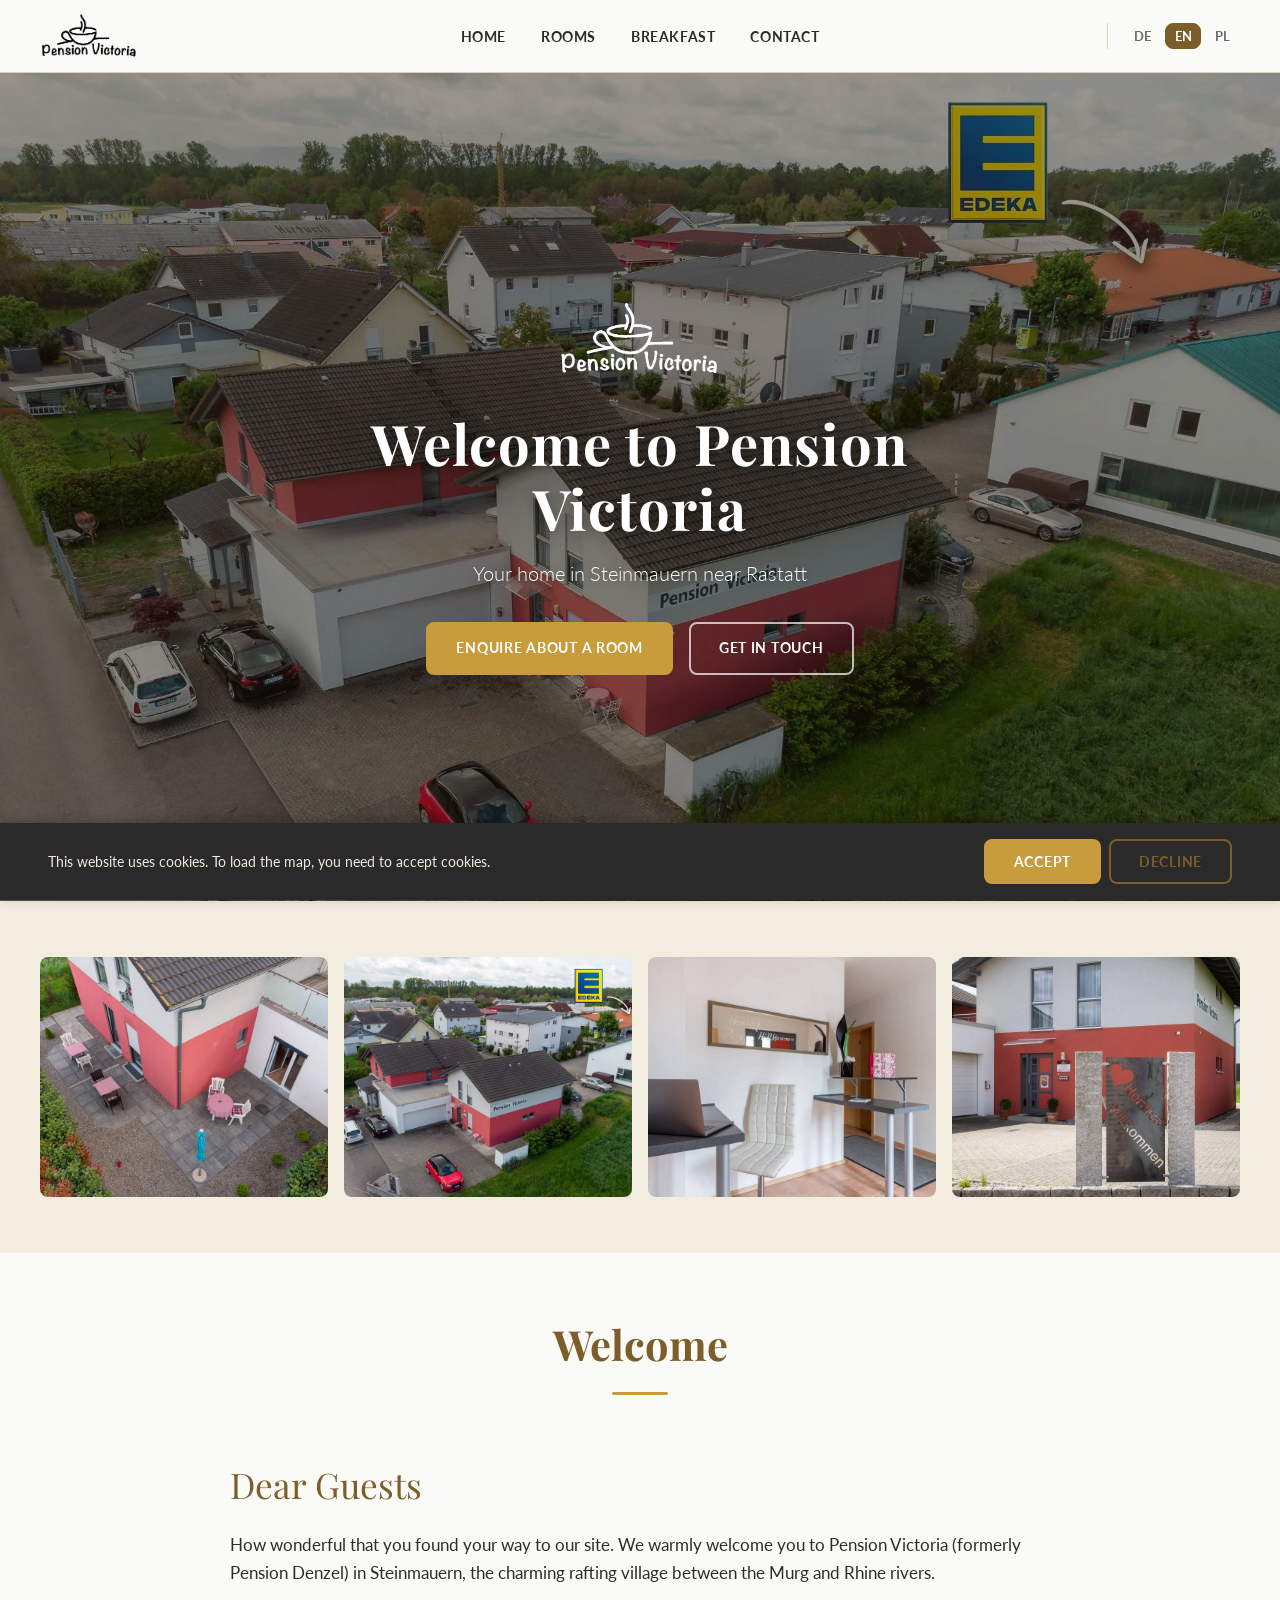
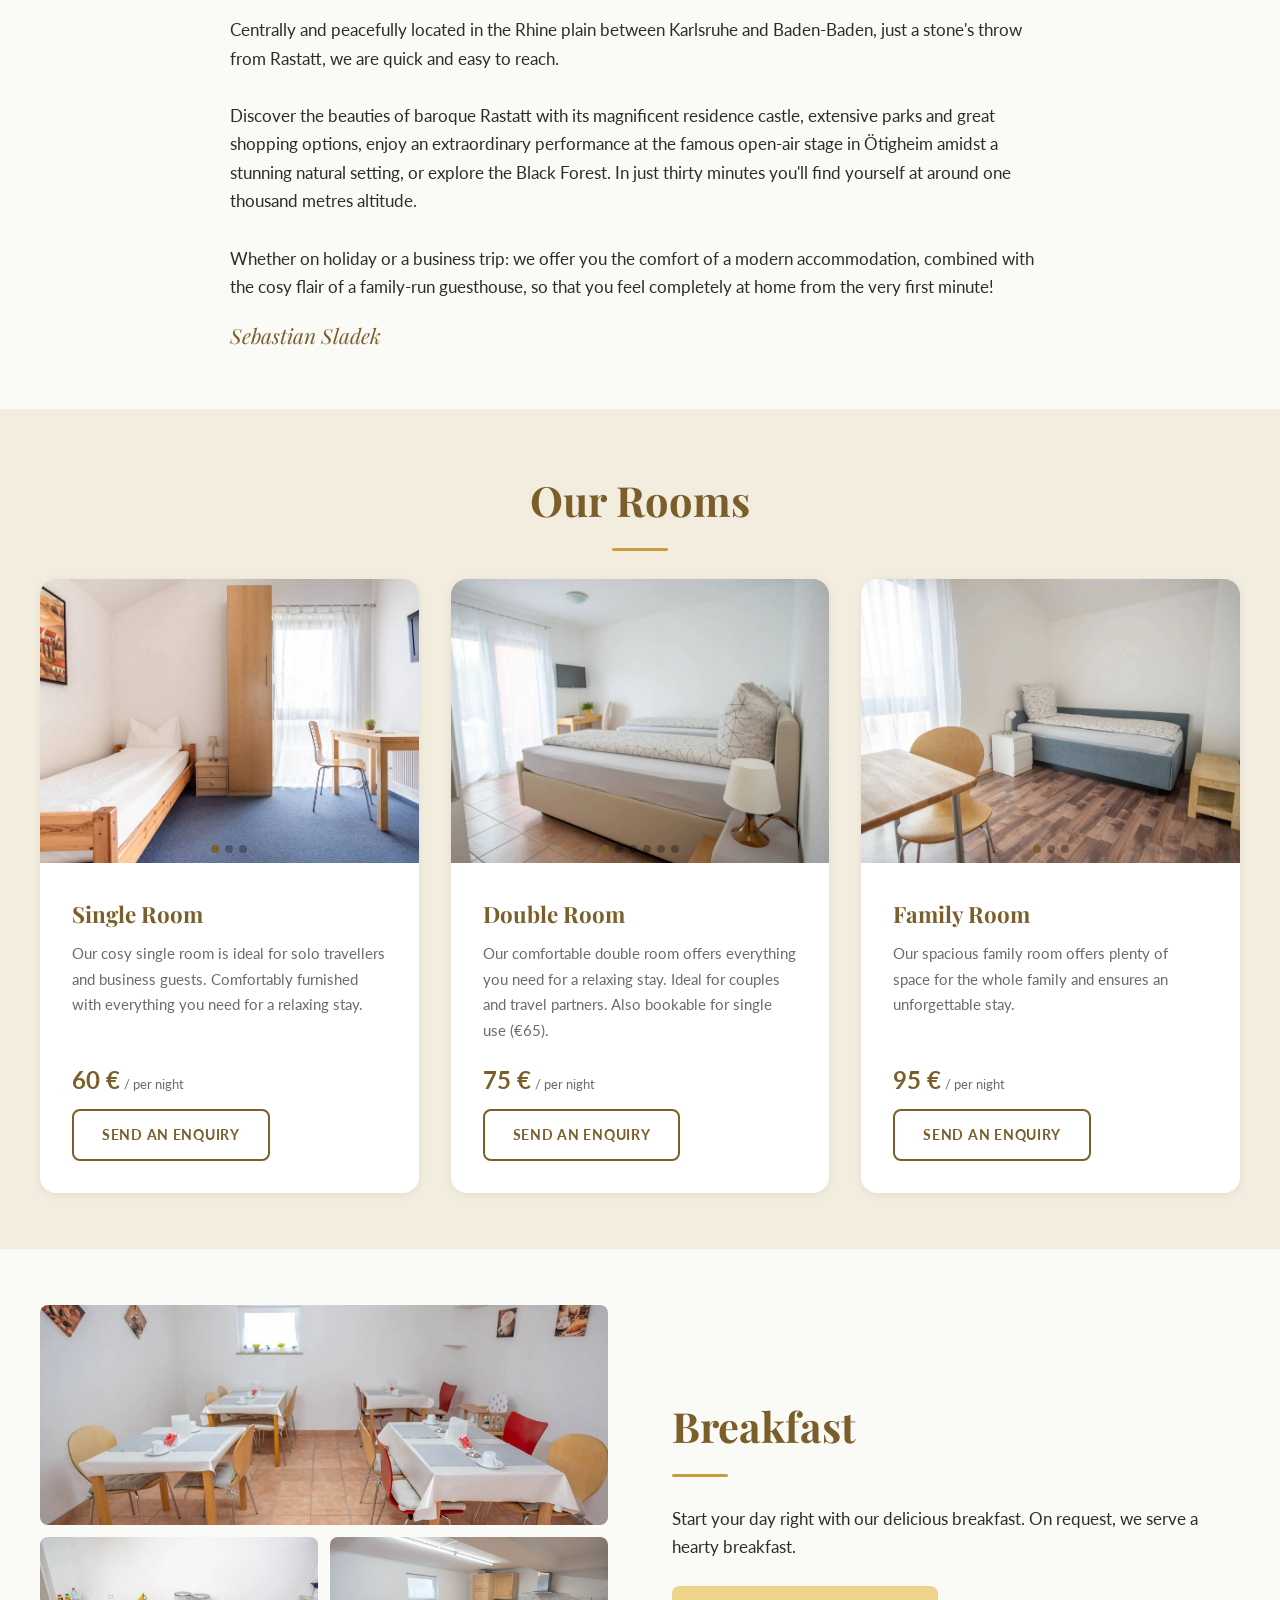
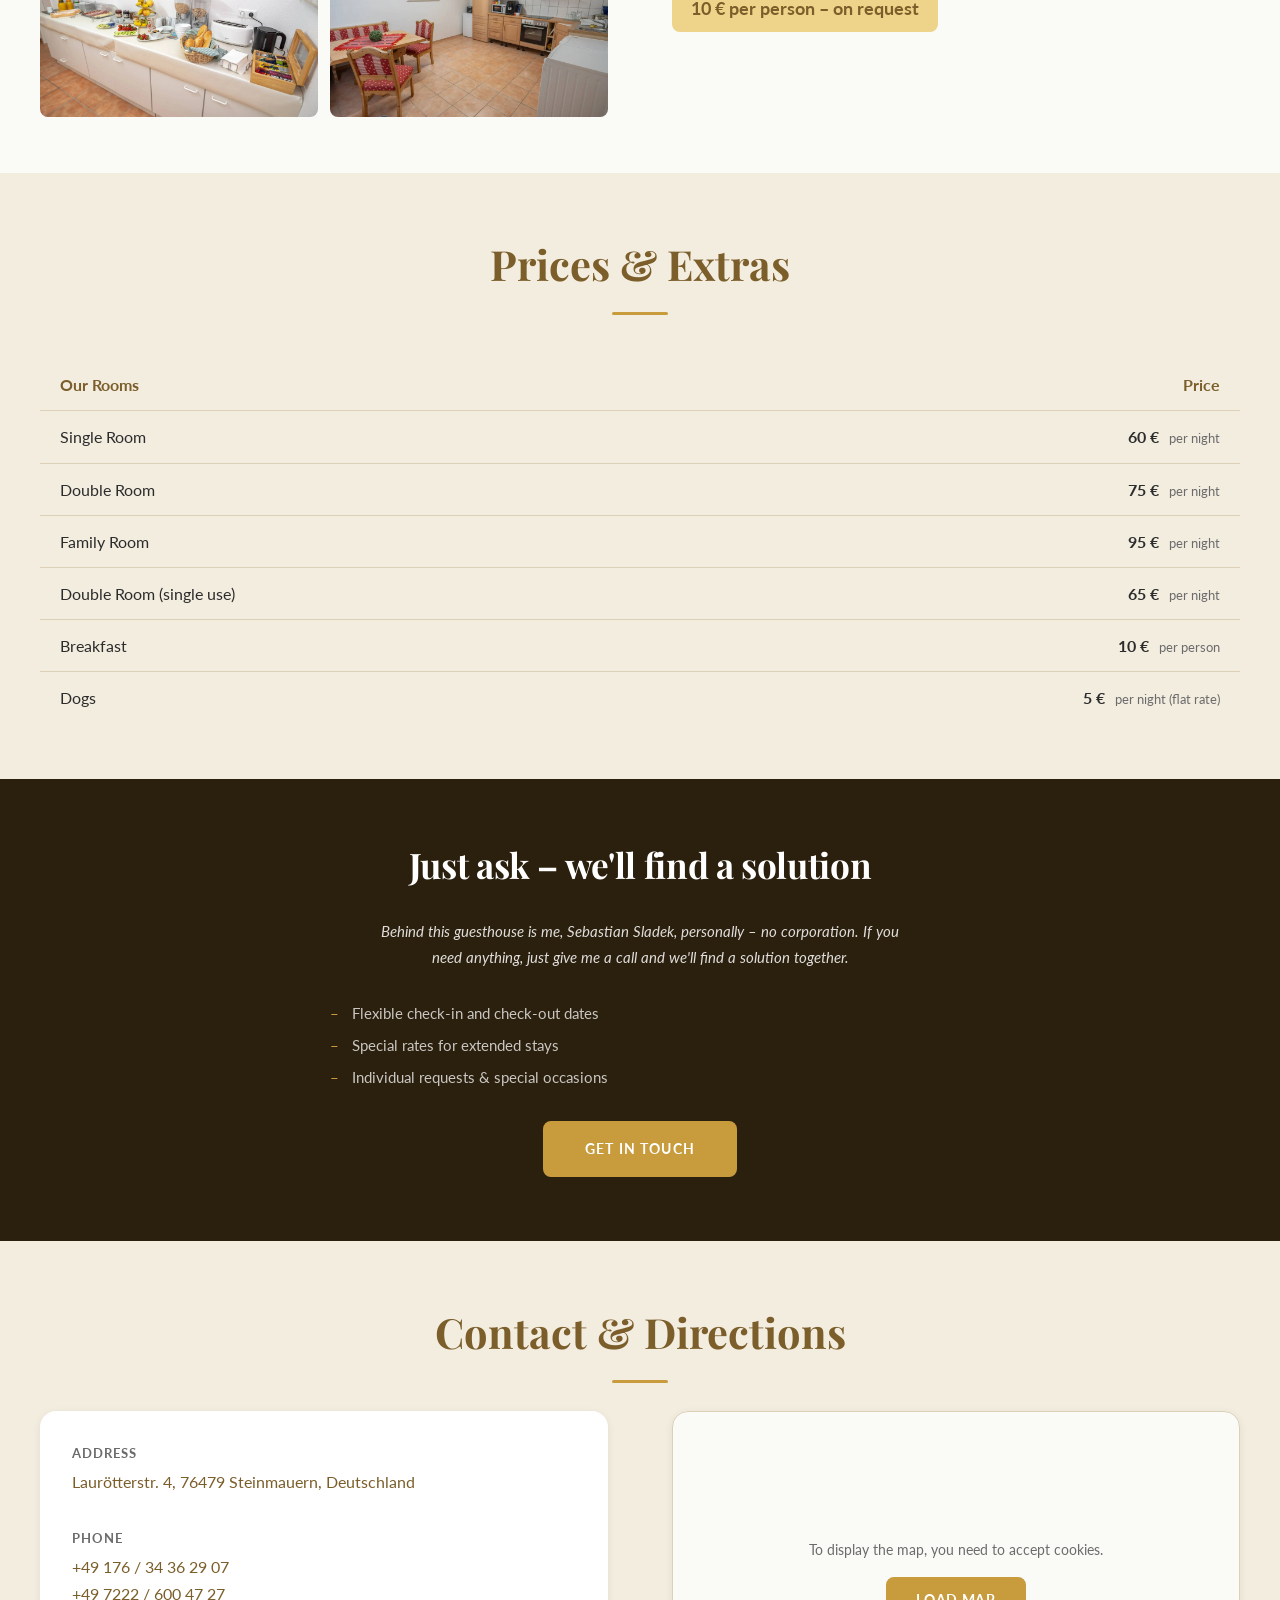
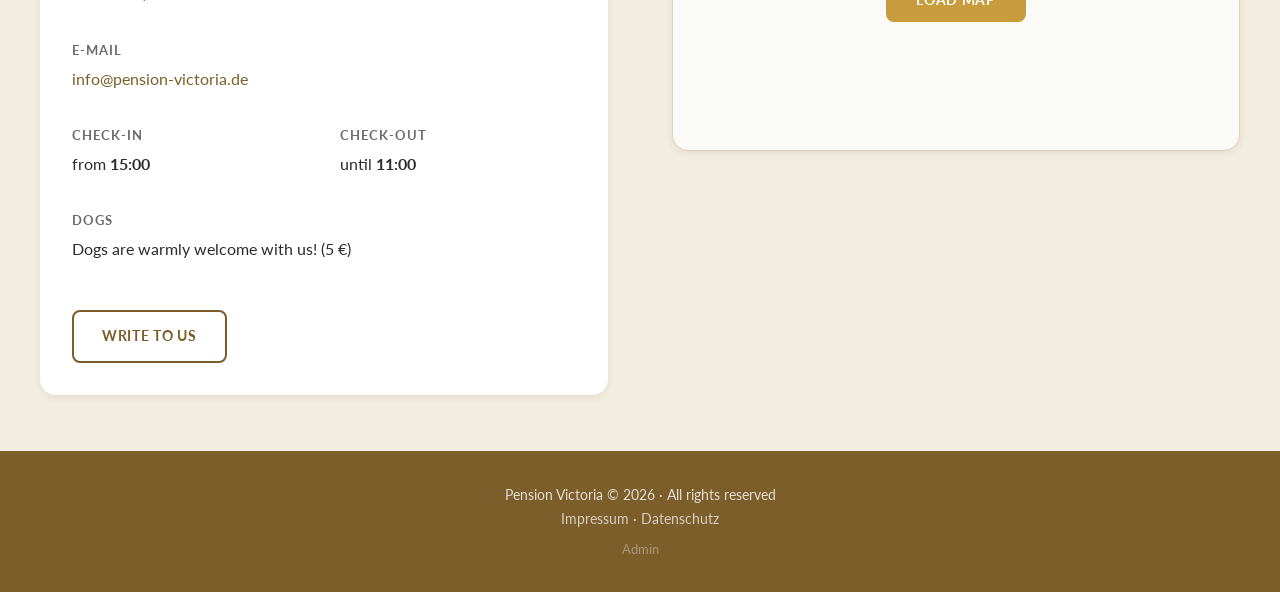
==== commit f6c48b37: "Update email to info@pension-victoria.de" ====
--- a/index.html
+++ b/index.html
@@ -6,9 +6,9 @@
   <meta name="description" content="Familiengeführte Pension in Steinmauern bei Rastatt – komfortabel, ruhig und herzlich." />
   <title>Pension Victoria – Steinmauern bei Rastatt</title>
   <link rel="icon" type="image/png" href="./assets/pension-victoria-logo-ofRX9QH1.png" />
-  <script type="module" crossorigin src="./assets/main-D_a2dzHP.js"></script>
-  <link rel="modulepreload" crossorigin href="./assets/i18n-BBdSKVPm.js">
-  <link rel="modulepreload" crossorigin href="./assets/content-CPn79Hl4.js">
+  <script type="module" crossorigin src="./assets/main-gldIeUAJ.js"></script>
+  <link rel="modulepreload" crossorigin href="./assets/i18n-BJ_62__y.js">
+  <link rel="modulepreload" crossorigin href="./assets/content-DSjmOCAm.js">
   <link rel="stylesheet" crossorigin href="./assets/main-CDw51YEA.css">
 </head>
 <body>
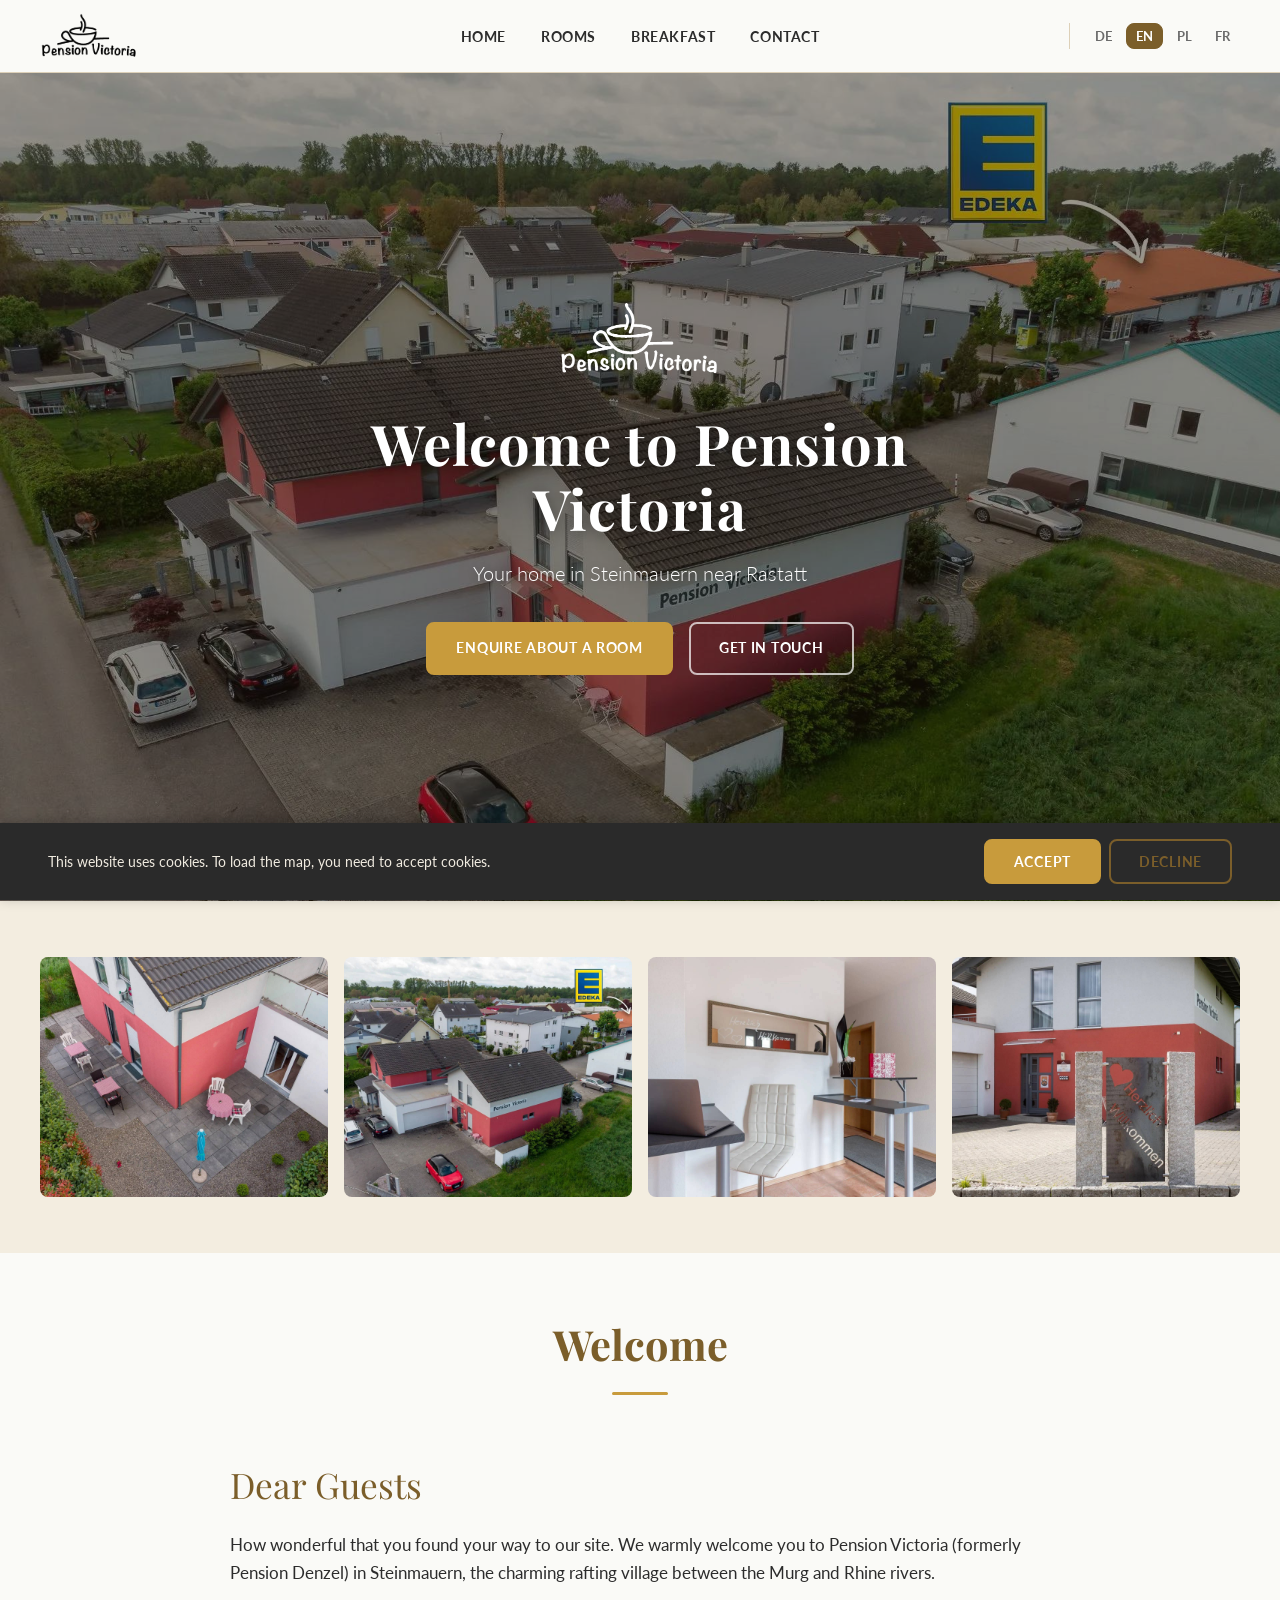
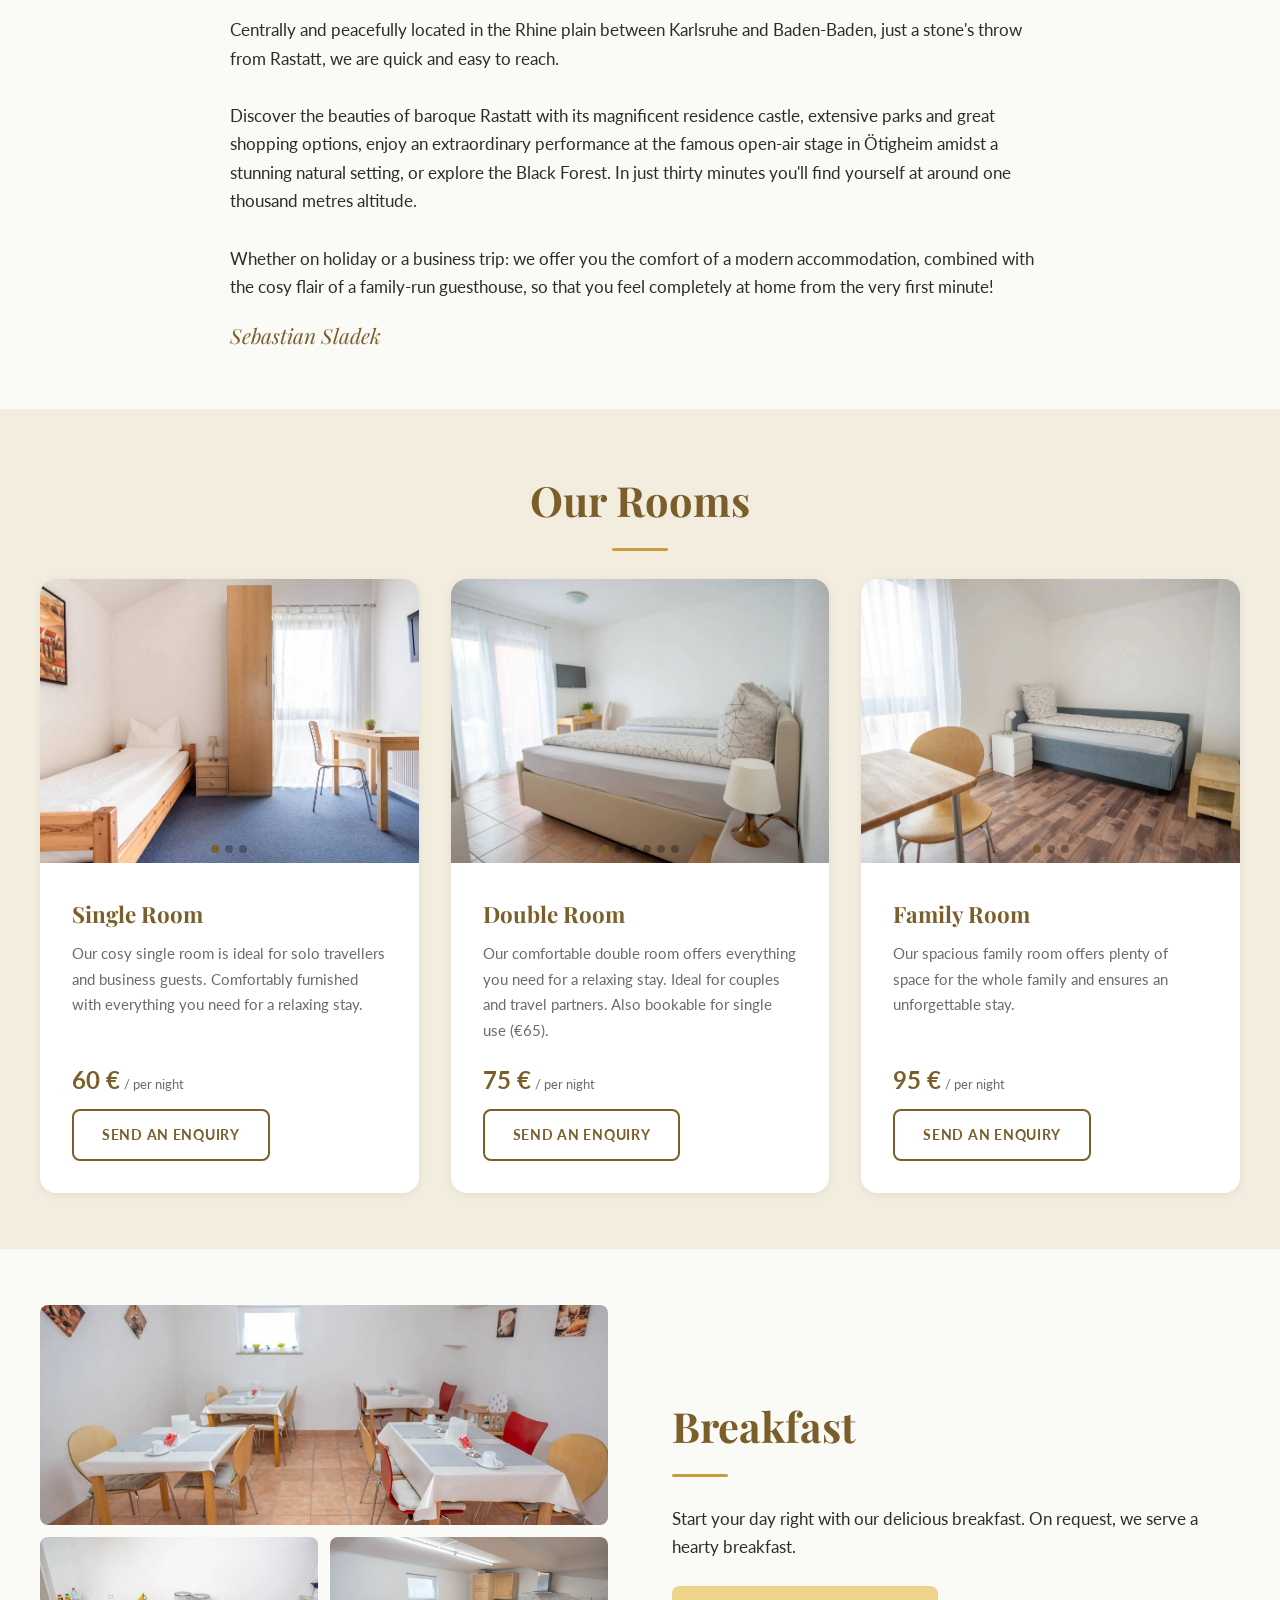
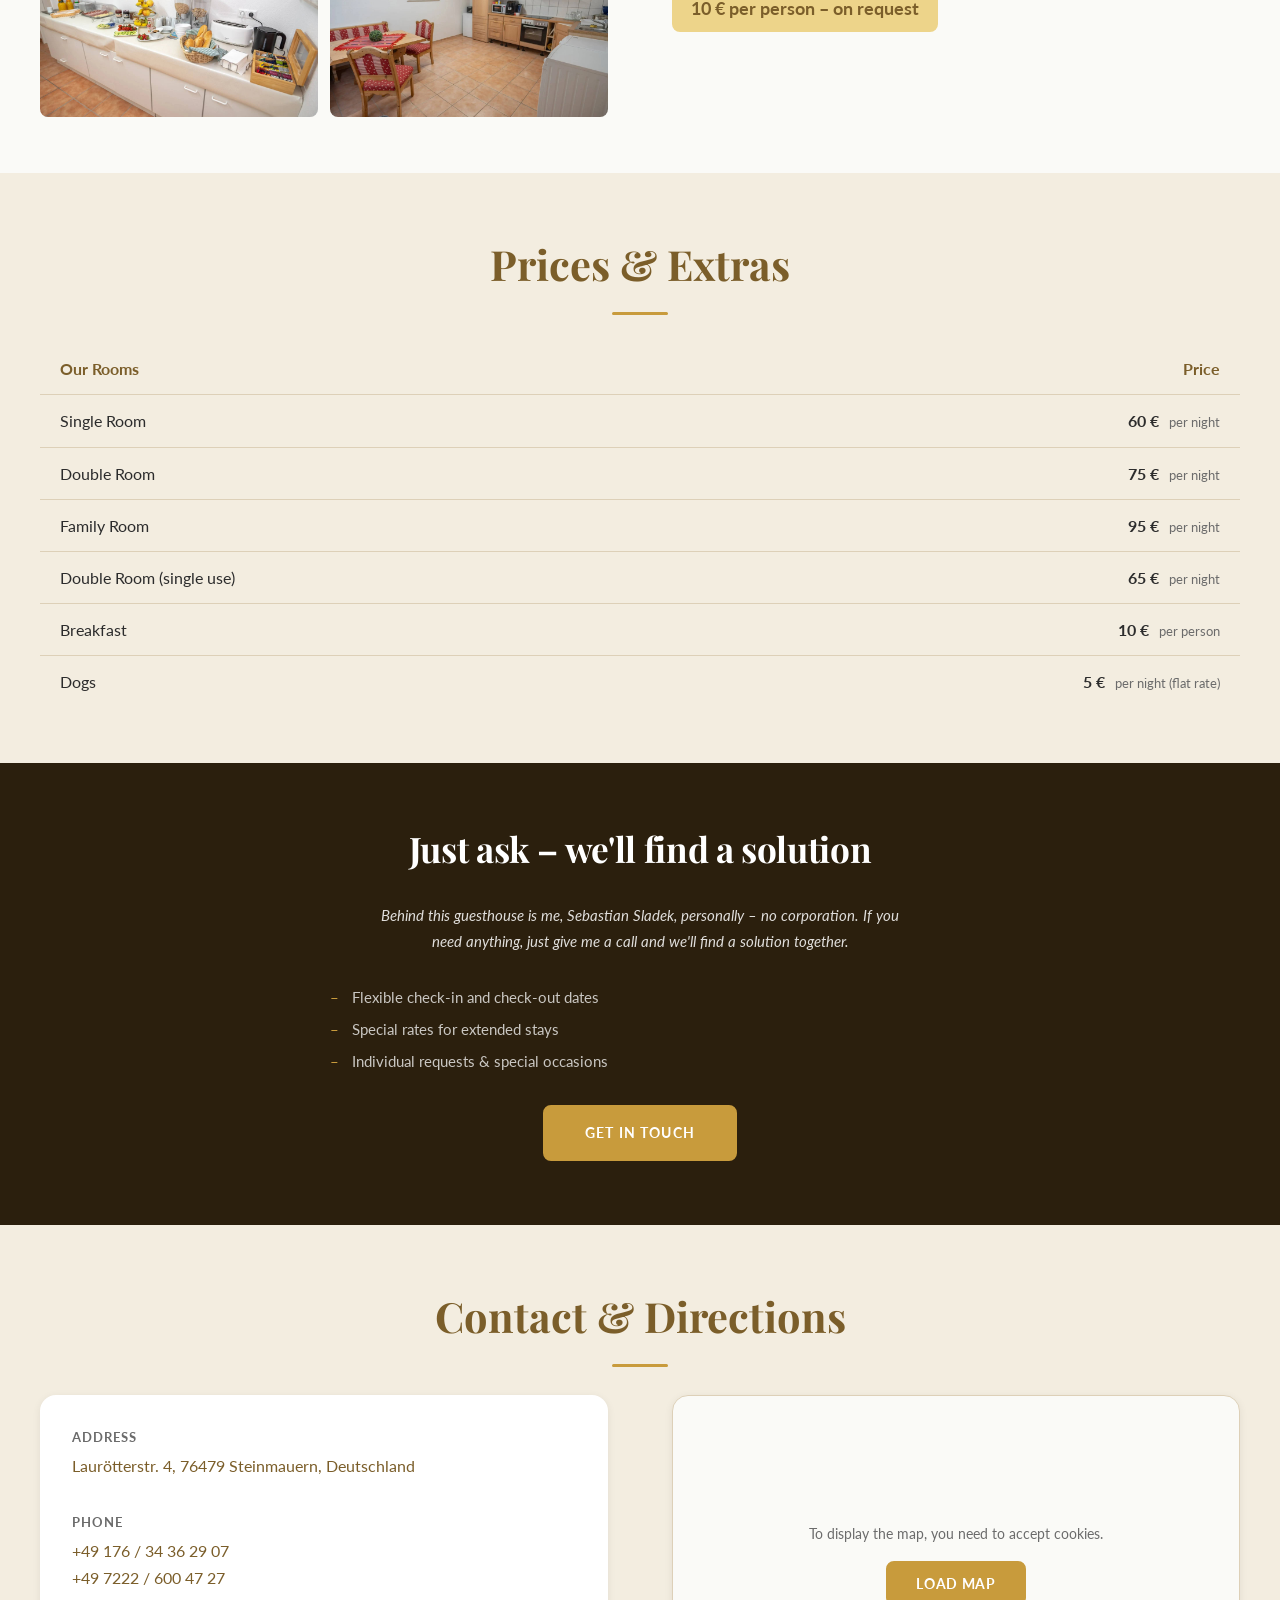
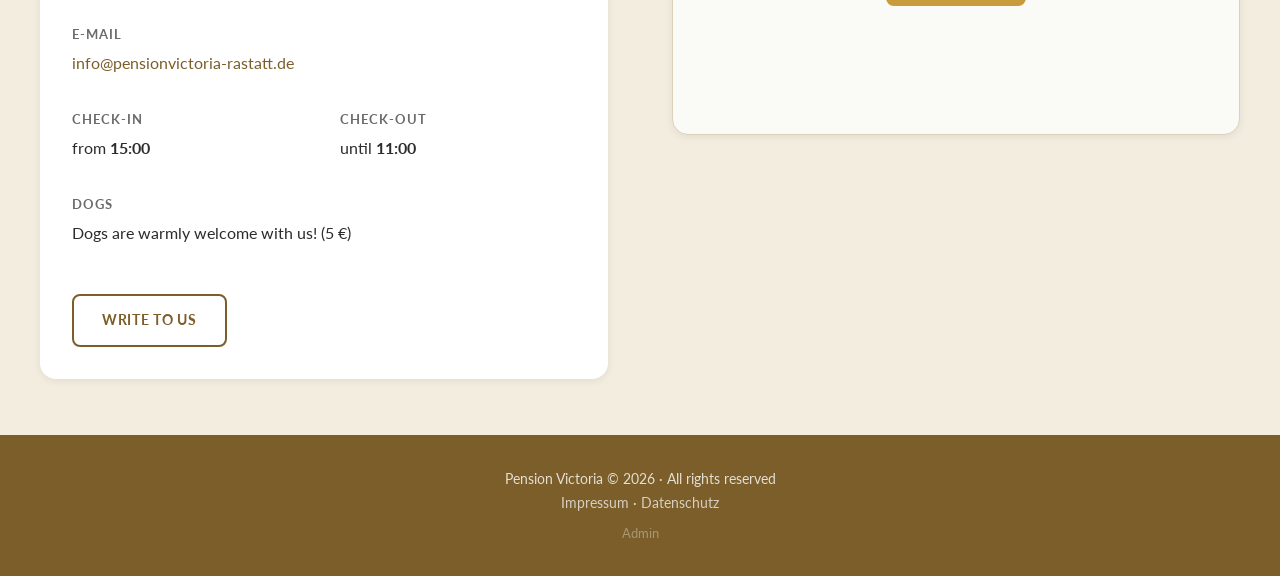
==== commit 5985b56a: "Add new JavaScript and CSS files for language switching and layout styling - Introduced `legal-DAU4-" ====
--- a/index.html
+++ b/index.html
@@ -6,10 +6,10 @@
   <meta name="description" content="Familiengeführte Pension in Steinmauern bei Rastatt – komfortabel, ruhig und herzlich." />
   <title>Pension Victoria – Steinmauern bei Rastatt</title>
   <link rel="icon" type="image/png" href="./assets/pension-victoria-logo-ofRX9QH1.png" />
-  <script type="module" crossorigin src="./assets/main-gldIeUAJ.js"></script>
-  <link rel="modulepreload" crossorigin href="./assets/i18n-BJ_62__y.js">
-  <link rel="modulepreload" crossorigin href="./assets/content-DSjmOCAm.js">
-  <link rel="stylesheet" crossorigin href="./assets/main-CDw51YEA.css">
+  <script type="module" crossorigin src="./assets/main-CMzGPWuN.js"></script>
+  <link rel="modulepreload" crossorigin href="./assets/i18n-BKoP9RMg.js">
+  <link rel="modulepreload" crossorigin href="./assets/content-CPn79Hl4.js">
+  <link rel="stylesheet" crossorigin href="./assets/main-BlKDcfh1.css">
 </head>
 <body>
   <a class="skip-link" href="#main-content">Zum Hauptinhalt springen</a>
@@ -35,6 +35,7 @@
           <button class="lang-btn" data-locale="de" aria-pressed="true">DE</button>
           <button class="lang-btn" data-locale="en" aria-pressed="false">EN</button>
           <button class="lang-btn" data-locale="pl" aria-pressed="false">PL</button>
+          <button class="lang-btn" data-locale="fr" aria-pressed="false">FR</button>
         </div>
         <button class="nav-toggle" aria-expanded="false" aria-controls="main-nav" aria-label="Navigation öffnen">
           <span></span><span></span><span></span>
@@ -128,7 +129,6 @@
           <h2 class="section-title" data-i18n="extras.title" id="prices-heading"></h2>
           <div class="section-divider" aria-hidden="true"></div>
         </div>
-        <div style="overflow-x:auto">
           <table class="prices-table" id="prices-table" aria-label="Preisübersicht">
             <thead>
               <tr>
@@ -140,7 +140,6 @@
               <!-- Rendered by main.js -->
             </tbody>
           </table>
-        </div>
       </div>
     </section>
 
--- a/assets/main-BlKDcfh1.css
+++ b/assets/main-BlKDcfh1.css
@@ -0,0 +1 @@
+@import"https://fonts.googleapis.com/css2?family=Playfair+Display:ital,wght@0,400;0,600;0,700;1,400&family=Lato:wght@300;400;700&display=swap";:root{--c-primary: #7B5E2A;--c-primary-lt: #A0813D;--c-accent: #C89B3C;--c-accent-lt: #EDD48A;--c-bg: #FAFAF7;--c-bg-alt: #F3EDE0;--c-text: #2C2C2C;--c-muted: #6B6B6B;--c-border: #DDD0B8;--c-white: #FFFFFF;--c-overlay: rgba(30, 20, 5, .45);--f-heading: "Playfair Display", Georgia, "Times New Roman", serif;--f-body: "Lato", system-ui, -apple-system, sans-serif;--sp-xs: .5rem;--sp-sm: 1rem;--sp-md: 2rem;--sp-lg: 4rem;--sp-xl: 7rem;--container: min(1200px, 100% - 2rem);--radius: 8px;--radius-lg: 16px;--shadow-sm: 0 2px 8px rgba(0,0,0,.07);--shadow-md: 0 4px 20px rgba(0,0,0,.11);--shadow-lg: 0 8px 40px rgba(0,0,0,.15);--transition: .28s ease}*,*:before,*:after{box-sizing:border-box;margin:0;padding:0}html{scroll-behavior:smooth;font-size:16px}body{font-family:var(--f-body);background:var(--c-bg);color:var(--c-text);line-height:1.7;-webkit-font-smoothing:antialiased}img{display:block;max-width:100%;height:auto}a{color:var(--c-primary);text-decoration:none;cursor:inherit}a:hover,a:focus-visible{text-decoration:underline;color:var(--c-primary-lt)}.skip-link{position:absolute;top:-40px;left:1rem;background:var(--c-primary);color:var(--c-white);padding:.5rem 1rem;border-radius:var(--radius);z-index:1000;font-size:.9rem;transition:top var(--transition)}.skip-link:focus{top:1rem}#site-header{position:sticky;top:0;z-index:100;background:#fafaf7f5;backdrop-filter:blur(8px);border-bottom:1px solid var(--c-border);padding:.75rem 0;transition:box-shadow var(--transition)}#site-header.scrolled{box-shadow:var(--shadow-md)}.header-inner{width:var(--container);margin:0 auto;display:flex;align-items:center;position:relative}.site-logo{flex-shrink:0;margin-right:auto}#main-nav{position:absolute;left:50%;transform:translate(-50%)}.header-right{margin-left:auto;display:flex;align-items:center;gap:.75rem}.site-logo{display:flex;align-items:center;gap:.75rem;text-decoration:none;flex-shrink:0;cursor:pointer}.site-logo img{height:48px;width:auto;object-fit:contain}.site-logo-text{font-family:var(--f-heading);font-size:1.2rem;color:var(--c-primary);line-height:1.2}.site-logo-sub{font-family:var(--f-body);font-size:.75rem;color:var(--c-muted);display:block}.site-nav{display:flex;gap:var(--sp-sm);align-items:center;list-style:none}.site-nav a{font-size:.9rem;font-weight:700;letter-spacing:.04em;text-transform:uppercase;color:var(--c-text);padding:.4rem .6rem;border-radius:var(--radius);transition:color var(--transition),background var(--transition);cursor:pointer;user-select:none}.site-nav a:hover,.site-nav a:focus-visible{color:var(--c-primary);background:var(--c-bg-alt);text-decoration:none}.lang-switcher{display:flex;gap:.25rem;margin-left:var(--sp-sm);border-left:1px solid var(--c-border);padding-left:var(--sp-sm)}.lang-btn{background:none;border:1px solid transparent;padding:.25rem .55rem;border-radius:var(--radius);font-size:.8rem;font-weight:700;color:var(--c-muted);transition:all var(--transition);font-family:var(--f-body);cursor:pointer;user-select:none}.lang-btn:hover,.lang-btn:focus-visible{color:var(--c-primary);border-color:var(--c-primary)}.lang-btn.active{color:var(--c-white);background:var(--c-primary);border-color:var(--c-primary)}.nav-toggle{display:none;background:none;border:none;padding:.5rem;flex-direction:column;gap:5px}.nav-toggle span{display:block;width:24px;height:2px;background:var(--c-text);border-radius:2px;transition:all var(--transition)}.nav-toggle[aria-expanded=true] span:nth-child(1){transform:translateY(7px) rotate(45deg)}.nav-toggle[aria-expanded=true] span:nth-child(2){opacity:0}.nav-toggle[aria-expanded=true] span:nth-child(3){transform:translateY(-7px) rotate(-45deg)}#hero{position:relative;min-height:92vh;display:flex;align-items:center;justify-content:center;overflow:hidden;background:var(--c-bg-alt)}.hero-img{position:absolute;inset:0;width:100%;height:100%;object-fit:cover;object-position:center}.hero-overlay{position:absolute;inset:0;background:var(--c-overlay)}.hero-content{position:relative;z-index:1;text-align:center;color:var(--c-white);padding:var(--sp-lg) var(--sp-md);max-width:780px}.hero-logo{height:80px;margin:0 auto var(--sp-md);filter:brightness(0) invert(1)}.hero-tagline{font-family:var(--f-heading);font-size:clamp(2rem,5vw,3.5rem);font-weight:700;line-height:1.15;margin-bottom:var(--sp-sm);text-shadow:0 2px 16px rgba(0,0,0,.4)}.hero-subtitle{font-size:clamp(1rem,2vw,1.25rem);font-weight:300;margin-bottom:var(--sp-md);text-shadow:0 1px 8px rgba(0,0,0,.3)}.hero-actions{display:flex;gap:1rem;justify-content:center;flex-wrap:wrap}.btn{display:inline-flex;align-items:center;gap:.5rem;padding:.75rem 1.75rem;border-radius:var(--radius);font-family:var(--f-body);font-weight:700;font-size:.9rem;letter-spacing:.05em;text-transform:uppercase;border:2px solid transparent;transition:all var(--transition);text-decoration:none;cursor:pointer;user-select:none}.btn-primary{background:var(--c-accent);color:var(--c-white);border-color:var(--c-accent)}.btn-primary:hover,.btn-primary:focus-visible{background:var(--c-primary);border-color:var(--c-primary);color:var(--c-white);text-decoration:none}.btn-outline{background:transparent;color:var(--c-white);border-color:#ffffffb3}.btn-outline:hover,.btn-outline:focus-visible{background:#ffffff26;border-color:#fff;color:var(--c-white);text-decoration:none}.btn-secondary{background:transparent;color:var(--c-primary);border-color:var(--c-primary)}.btn-secondary:hover,.btn-secondary:focus-visible{background:var(--c-primary);color:var(--c-white);text-decoration:none}.section{padding:3.5rem 0}.section-alt{background:var(--c-bg-alt)}.container{width:var(--container);margin:0 auto}.section-header{text-align:center;margin-bottom:1.75rem}.section-title{font-family:var(--f-heading);font-size:clamp(1.8rem,3.5vw,2.6rem);color:var(--c-primary);margin-bottom:.5rem}.section-divider{width:56px;height:3px;background:var(--c-accent);margin:.75rem auto 0;border-radius:2px}#about .container{max-width:820px;display:grid;grid-template-columns:1fr;gap:var(--sp-md)}.about-heading{font-family:var(--f-heading);font-size:clamp(1.5rem,3vw,2.2rem);color:var(--c-primary);margin-bottom:var(--sp-sm)}.about-text{white-space:pre-line;font-size:1.05rem;color:var(--c-text)}.about-signature{font-family:var(--f-heading);font-style:italic;font-size:1.3rem;color:var(--c-primary);margin-top:var(--sp-sm)}.rooms-grid{display:grid;grid-template-columns:repeat(auto-fill,minmax(320px,1fr));gap:var(--sp-md)}.room-card{background:var(--c-white);border-radius:var(--radius-lg);overflow:hidden;box-shadow:var(--shadow-sm);transition:box-shadow var(--transition),transform var(--transition);display:flex;flex-direction:column}.room-card:hover{box-shadow:var(--shadow-md);transform:translateY(-3px)}.room-slider{position:relative;aspect-ratio:4/3;background:var(--c-bg-alt);overflow:hidden}.room-slide{position:absolute;inset:0;width:100%;height:100%;object-fit:cover;opacity:0;transition:opacity .4s ease}.room-slide.active{opacity:1}.slider-btn{position:absolute;top:50%;transform:translateY(-50%);background:#ffffffbf;border:none;border-radius:50%;width:36px;height:36px;display:flex;align-items:center;justify-content:center;font-size:1.2rem;z-index:2;transition:background var(--transition);color:var(--c-primary)}.slider-btn:hover{background:#fffffff2}.slider-prev{left:8px}.slider-next{right:8px}.slider-dots{position:absolute;bottom:10px;left:50%;transform:translate(-50%);display:flex;gap:6px;z-index:2}.slider-dot{width:8px;height:8px;border-radius:50%;background:#ffffff8c;border:none;transition:background var(--transition)}.slider-dot.active{background:var(--c-white)}.room-body{padding:var(--sp-md);display:flex;flex-direction:column;flex:1}.room-name{font-family:var(--f-heading);font-size:1.4rem;color:var(--c-primary);margin-bottom:.5rem}.room-desc{color:var(--c-muted);font-size:.95rem;flex:1;margin-bottom:var(--sp-sm)}.room-footer{display:flex;align-items:center;justify-content:space-between;gap:.5rem;flex-wrap:wrap}.room-price{font-size:1.5rem;font-weight:700;color:var(--c-primary)}.room-price-label{font-size:.8rem;color:var(--c-muted)}.room-price-alt{font-size:.85rem;color:var(--c-muted);margin-top:.15rem}#breakfast .inner{display:grid;grid-template-columns:1fr 1fr;gap:var(--sp-lg);align-items:center}.breakfast-images{display:grid;grid-template-columns:1fr 1fr;grid-template-rows:auto auto;gap:.75rem}.breakfast-images img{border-radius:var(--radius);object-fit:cover;height:180px;width:100%}.breakfast-images img:first-child{grid-column:1 / 3;height:220px}.breakfast-text .section-title{text-align:left}.breakfast-text .section-divider{margin-left:0}.breakfast-desc{font-size:1.05rem;margin:var(--sp-sm) 0;color:var(--c-text)}.breakfast-price-badge{display:inline-block;background:var(--c-accent-lt);color:var(--c-primary);border-radius:var(--radius);padding:.5rem 1.2rem;font-size:1.1rem;font-weight:700;margin-top:.5rem}.prices-table{width:100%;border-collapse:collapse;margin-top:var(--sp-sm)}.prices-table th,.prices-table td{text-align:left;padding:.75rem 1.25rem;border-bottom:1px solid var(--c-border)}.prices-table th{font-weight:700;color:var(--c-primary);background:var(--c-bg-alt)}.prices-table th:last-child{text-align:right}.prices-table tr:last-child td{border-bottom:none}.prices-table td:last-child{text-align:right;font-weight:700}.price-unit{font-weight:400;font-size:.8rem;color:var(--c-muted);margin-left:.35rem}.flexible-section{padding:4rem 0;background:#2b1f0d;color:#fff;text-align:center}.flexible-inner{max-width:620px;margin:0 auto;display:flex;flex-direction:column;align-items:center;gap:2rem}.flexible-title{font-family:var(--f-heading);font-size:clamp(1.5rem,3.5vw,2.2rem);color:#fff;margin:0;line-height:1.25;letter-spacing:-.01em}.flexible-personal{font-size:.95rem;color:#ffffffd9;font-style:italic;line-height:1.65;max-width:520px;margin:0}.flexible-list{list-style:none;padding:0;margin:0;display:flex;flex-direction:column;gap:.6rem;width:100%}.flexible-list li{font-size:.95rem;color:#ffffffbf;padding-left:1.4rem;position:relative;text-align:left;line-height:1.5}.flexible-list li:before{content:"–";position:absolute;left:0;color:var(--c-accent)}.flexible-cta{display:inline-block;background:var(--c-accent);color:#fff;border:2px solid var(--c-accent);padding:.85rem 2.5rem;font-size:.9rem;letter-spacing:.08em;border-radius:var(--radius);transition:background var(--transition),color var(--transition),transform var(--transition)}.flexible-cta:hover{background:transparent;color:var(--c-accent);transform:translateY(-2px)}#gallery-grid{display:grid;grid-template-columns:repeat(auto-fill,minmax(280px,1fr));gap:1rem}#gallery-grid img{width:100%;height:240px;object-fit:cover;border-radius:var(--radius);transition:transform var(--transition),box-shadow var(--transition)}#gallery-grid img:hover{transform:scale(1.03);box-shadow:var(--shadow-md)}#lightbox{position:fixed;inset:0;z-index:500;display:none;align-items:center;justify-content:center}#lightbox.open{display:flex}.lb-backdrop{position:absolute;inset:0;background:#000000e0}.lb-content{position:relative;z-index:1;max-width:90vw;max-height:90vh;display:flex;align-items:center;justify-content:center}.lb-figure{display:flex;flex-direction:column;align-items:center;gap:.75rem}.lb-img{max-width:88vw;max-height:80vh;object-fit:contain;border-radius:var(--radius)}.lb-caption{color:#ffffffbf;font-size:.9rem}.lb-close{position:absolute;top:-2.5rem;right:0;background:none;border:none;color:#fff;font-size:1.5rem;padding:.5rem}.lb-prev,.lb-next{position:absolute;top:50%;transform:translateY(-50%);background:#ffffff2e;border:none;color:#fff;font-size:2rem;padding:.5rem 1rem;border-radius:var(--radius);transition:background var(--transition)}.lb-prev{left:-3.5rem}.lb-next{right:-3.5rem}.lb-prev:hover,.lb-next:hover{background:#ffffff4d}body.lb-open{overflow:hidden}#contact .inner{display:grid;grid-template-columns:1fr 1fr;gap:var(--sp-lg)}.contact-card{background:var(--c-white);border-radius:var(--radius-lg);padding:var(--sp-md);box-shadow:var(--shadow-sm)}.contact-block{margin-bottom:var(--sp-md)}.contact-block:last-child{margin-bottom:0}.contact-label{font-size:.8rem;font-weight:700;letter-spacing:.08em;text-transform:uppercase;color:var(--c-muted);margin-bottom:.25rem}.contact-value{font-size:1rem;color:var(--c-text)}.contact-value a{color:var(--c-primary)}.contact-value a:hover{text-decoration:underline}.contact-checkin{display:flex;gap:var(--sp-md)}.checkin-item{flex:1}.contact-map iframe{width:100%;height:340px;border:0;border-radius:var(--radius-lg);box-shadow:var(--shadow-sm)}.map-placeholder{width:100%;height:340px;border-radius:var(--radius-lg);box-shadow:var(--shadow-sm);background:var(--c-bg);border:1px solid var(--c-border);display:flex;flex-direction:column;align-items:center;justify-content:center;text-align:center;gap:var(--sp-sm);padding:var(--sp-md)}.map-placeholder p{color:var(--c-muted);font-size:.9rem;max-width:28rem;line-height:1.5;margin:0}.cookie-banner{position:fixed;bottom:0;left:0;right:0;background:#2a2a2a;color:#f0ebe0;z-index:9000;padding:var(--sp-sm) var(--sp-md);box-shadow:0 -2px 12px #00000040}.cookie-banner[hidden]{display:none}.cookie-banner-inner{max-width:var(--container);margin:0 auto;display:flex;gap:var(--sp-md);align-items:center;flex-wrap:wrap}.cookie-banner-inner p{flex:1;margin:0;font-size:.9rem;line-height:1.5}.cookie-banner-actions{display:flex;gap:.5rem;flex-shrink:0}#site-footer{background:var(--c-primary);color:#fffc;text-align:center;padding:var(--sp-md) 0;font-size:.875rem}#site-footer a{color:#ffffffb3}#site-footer a:hover{color:#fff}.footer-inner{width:var(--container);margin:0 auto}.footer-admin-link{margin-top:.5rem;opacity:.5;font-size:.8rem}.fade-in{opacity:0;transform:translateY(20px);transition:opacity .5s ease,transform .5s ease}.fade-in.visible{opacity:1;transform:none}@media (max-width: 1024px){#breakfast .inner{grid-template-columns:1fr}.breakfast-images{order:-1}#contact .inner{grid-template-columns:1fr}}@media (max-width: 768px){.nav-toggle{display:flex}#main-nav{position:absolute;top:100%;left:0;right:0;transform:none}.site-nav{display:none;position:static;top:100%;left:0;right:0;background:#fafaf7fa;flex-direction:column;padding:var(--sp-sm);border-bottom:1px solid var(--c-border);box-shadow:var(--shadow-md);gap:.25rem}.site-nav.open{display:flex}.site-nav a{padding:.75rem 1rem;border-radius:var(--radius);font-size:1rem}.lang-switcher{display:none;border-left:none;padding-left:0;border-top:1px solid var(--c-border);padding-top:var(--sp-xs);justify-content:center;margin-left:0}.lang-switcher.nav-open{display:flex}#hero{min-height:75vh}.hero-tagline{font-size:2rem}.rooms-grid{grid-template-columns:1fr}.prices-table th,.prices-table td{padding:.6rem .75rem}.lb-prev{left:-2rem}.lb-next{right:-2rem}}@keyframes fadeInUp{0%{opacity:0;transform:translateY(20px)}to{opacity:1;transform:translateY(0)}}@keyframes fadeInScale{0%{opacity:0;transform:scale(.95)}to{opacity:1;transform:scale(1)}}@keyframes slideInLeft{0%{opacity:0;transform:translate(-40px)}to{opacity:1;transform:translate(0)}}@keyframes slideInRight{0%{opacity:0;transform:translate(40px)}to{opacity:1;transform:translate(0)}}@keyframes pulse{0%,to{opacity:1}50%{opacity:.8}}@keyframes float{0%,to{transform:translateY(0)}50%{transform:translateY(-8px)}}@keyframes glow{0%,to{box-shadow:0 0 5px #c89b3c4d}50%{box-shadow:0 0 15px #c89b3c99}}@keyframes shimmer{0%{background-position:-1000px 0}to{background-position:1000px 0}}@keyframes underlineSlide{0%{width:0}to{width:100%}}.hero-logo{animation:fadeInScale 1s ease-out .3s both}.hero-tagline{animation:fadeInUp 1s ease-out .5s both;letter-spacing:.02em}.hero-subtitle{animation:fadeInUp .8s ease-out .8s both}.hero-actions{animation:fadeInUp .8s ease-out 1.1s both}.fade-in{opacity:0;transform:translateY(30px);transition:opacity .8s ease,transform .8s ease}.fade-in.visible{opacity:1;transform:translateY(0)}.btn{position:relative;overflow:hidden;transition:all var(--transition),box-shadow .3s ease}.btn:before{content:"";position:absolute;top:0;left:-100%;width:100%;height:100%;background:#ffffff1a;transition:left .4s ease;z-index:-1}.btn:hover:before{left:100%}.btn-primary:hover{box-shadow:0 4px 20px #7b5e2a4d;transform:translateY(-2px)}.btn-outline:hover{box-shadow:0 4px 20px #fff3;transform:translateY(-2px)}.btn-secondary:hover{box-shadow:0 4px 20px #7b5e2a4d;transform:translateY(-2px)}.room-card{transition:all .4s cubic-bezier(.34,1.56,.64,1)}.room-card:hover{transform:translateY(-8px) scale(1.01);box-shadow:0 12px 40px #00000026}.room-slide,.room-slide.active{animation:fadeInScale .5s ease-out}.slider-dot{transition:all var(--transition);background:#0000004d}.slider-dot:hover{background:#00000080;transform:scale(1.2)}.slider-dot.active{background:var(--c-primary);animation:pulse .6s ease}.slider-btn{opacity:0;transition:all var(--transition)}.room-slider:hover .slider-btn{opacity:1}.slider-btn:hover{background:#fffffff2;transform:translateY(-50%) scale(1.1);box-shadow:0 4px 12px #00000026}.site-nav a{position:relative}.site-nav a:after{content:"";position:absolute;bottom:0;left:0;width:0;height:2px;background:var(--c-primary);transition:width .3s ease}.site-nav a:hover:after,.site-nav a:focus-visible:after{width:100%}.lang-btn{transition:all var(--transition);transform-origin:center}.lang-btn:hover{transform:scale(1.05)}.lang-btn.active{animation:fadeInScale .3s ease}#gallery-grid img{transition:all .5s cubic-bezier(.34,1.56,.64,1);border-radius:var(--radius)}#gallery-grid img:hover{transform:scale(1.08) rotate(1deg);box-shadow:0 16px 40px #0003}.contact-card{animation:fadeInUp .8s ease-out;transition:all var(--transition)}.contact-card:nth-child(1){animation-delay:.1s}.contact-card:nth-child(2){animation-delay:.2s}.contact-card:hover{transform:translateY(-5px);box-shadow:var(--shadow-lg)}.section-title{animation:fadeInUp .8s ease-out}.section-divider{animation:slideInLeft .6s ease-out .3s both;transform-origin:left}.prices-table tbody tr{animation:fadeInUp .6s ease-out;transition:background-color .3s ease}.prices-table tbody tr:nth-child(1){animation-delay:.1s}.prices-table tbody tr:nth-child(2){animation-delay:.15s}.prices-table tbody tr:nth-child(3){animation-delay:.2s}.prices-table tbody tr:nth-child(4){animation-delay:.25s}.prices-table tbody tr:nth-child(5){animation-delay:.3s}.prices-table tbody tr:nth-child(6){animation-delay:.35s}.prices-table tbody tr:hover{background-color:var(--c-bg-alt);transform:translate(4px)}#lightbox.open .lb-content{animation:fadeInScale .3s ease-out}.about-heading{animation:slideInLeft .8s ease-out}.about-text{animation:fadeInUp .8s ease-out .2s both}.about-signature{animation:fadeInUp .8s ease-out .4s both;font-style:italic}.flexible-cta{transition:all var(--transition);position:relative;overflow:hidden}.flexible-cta:before{content:"";position:absolute;top:0;left:-100%;width:100%;height:100%;background:#ffffff26;transition:left .4s ease;z-index:-1}.flexible-cta:hover:before{left:100%}.flexible-cta:hover{transform:translateY(-3px) scale(1.05);box-shadow:0 8px 20px #c89b3c66}.badge{animation:pulse 2s ease-in-out infinite}@media (prefers-reduced-motion: reduce){*,*:before,*:after{animation-duration:.01ms!important;transition-duration:.01ms!important}.fade-in{opacity:1;transform:none}}
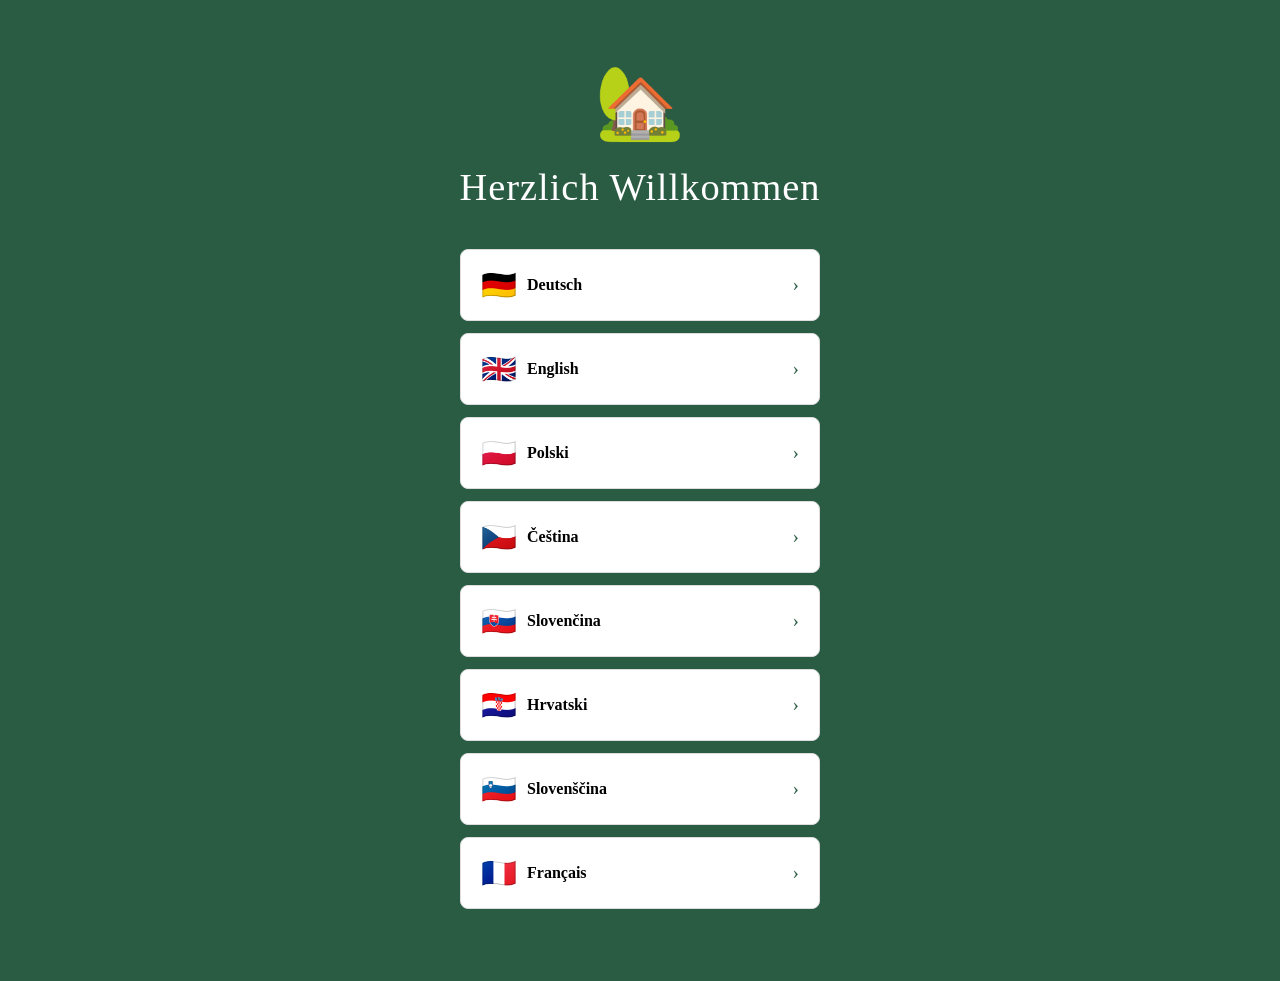
==== commit 9157c7e3: "Add index.html redirect for GitHub Pages" ====
--- a/index.html
+++ b/index.html
@@ -1,247 +1,11 @@
 <!DOCTYPE html>
-<html lang="de">
+<html>
 <head>
-  <meta charset="UTF-8" />
-  <meta name="viewport" content="width=device-width, initial-scale=1.0" />
-  <meta name="description" content="Familiengeführte Pension in Steinmauern bei Rastatt – komfortabel, ruhig und herzlich." />
-  <title>Pension Victoria – Steinmauern bei Rastatt</title>
-  <link rel="icon" type="image/png" href="./assets/pension-victoria-logo-ofRX9QH1.png" />
-  <script type="module" crossorigin src="./assets/main-CMzGPWuN.js"></script>
-  <link rel="modulepreload" crossorigin href="./assets/i18n-BKoP9RMg.js">
-  <link rel="modulepreload" crossorigin href="./assets/content-CPn79Hl4.js">
-  <link rel="stylesheet" crossorigin href="./assets/main-BlKDcfh1.css">
+  <meta charset="utf-8">
+  <meta http-equiv="refresh" content="0; url=gaestemappe.html">
+  <link rel="canonical" href="gaestemappe.html">
 </head>
 <body>
-  <a class="skip-link" href="#main-content">Zum Hauptinhalt springen</a>
-
-  <!-- ░░ Header ░░░░░░░░░░░░░░░░░░░░░░░░░░░░░░░░░░░░░░░░░░░░░░░░░░░░░░░░░░░░ -->
-  <header id="site-header" role="banner">
-    <div class="header-inner">
-      <a href="#hero" class="site-logo" aria-label="Pension Victoria – Startseite">
-        <img id="header-logo" src="./assets/pension-victoria-logo_schwarz-c6N0_yIK.png" alt="Pension Victoria Logo" />
-      </a>
-
-      <nav id="main-nav" aria-label="Hauptnavigation">
-        <ul class="site-nav" role="list">
-          <li><a href="#about"     data-i18n="nav.home"></a></li>
-          <li><a href="#rooms"     data-i18n="nav.rooms"></a></li>
-          <li><a href="#breakfast" data-i18n="nav.breakfast"></a></li>
-          <li><a href="#contact"   data-i18n="nav.contact"></a></li>
-        </ul>
-      </nav>
-
-      <div class="header-right">
-        <div class="lang-switcher" role="group" aria-label="Sprache wählen">
-          <button class="lang-btn" data-locale="de" aria-pressed="true">DE</button>
-          <button class="lang-btn" data-locale="en" aria-pressed="false">EN</button>
-          <button class="lang-btn" data-locale="pl" aria-pressed="false">PL</button>
-          <button class="lang-btn" data-locale="fr" aria-pressed="false">FR</button>
-        </div>
-        <button class="nav-toggle" aria-expanded="false" aria-controls="main-nav" aria-label="Navigation öffnen">
-          <span></span><span></span><span></span>
-        </button>
-      </div>
-    </div>
-  </header>
-
-  <!-- ░░ Main ░░░░░░░░░░░░░░░░░░░░░░░░░░░░░░░░░░░░░░░░░░░░░░░░░░░░░░░░░░░░░░ -->
-  <main id="main-content">
-
-    <!-- Hero -->
-    <section id="hero" aria-label="Hero">
-      <img id="hero-img" class="hero-img" src="./assets/Hero-BNqHQcZV.jpg" alt="Pension Victoria" loading="eager" />
-      <div class="hero-overlay" aria-hidden="true"></div>
-      <div class="hero-content">
-        <img id="hero-logo" class="hero-logo" src="./assets/pension-victoria-logo-ofRX9QH1.png" alt="Pension Victoria" />
-        <h1 id="hero-tagline" class="hero-tagline"></h1>
-        <p  id="hero-subtitle" class="hero-subtitle"></p>
-        <div class="hero-actions">
-          <a href="#contact" class="btn btn-primary" data-i18n="hero.book"></a>
-          <a href="#contact" class="btn btn-outline" data-i18n="hero.contact"></a>
-        </div>
-      </div>
-    </section>
-
-    <!-- Gallery -->
-    <section id="gallery" class="section section-alt">
-      <div class="container">
-        <div id="gallery-grid" aria-label="Bildergalerie">
-          <!-- Rendered by main.js -->
-        </div>
-      </div>
-    </section>
-
-    <!-- About -->
-    <section id="about" class="section" aria-labelledby="about-heading">
-      <div class="container">
-        <div class="section-header">
-          <h2 class="section-title" data-i18n="about.title" id="about-heading"></h2>
-          <div class="section-divider" aria-hidden="true"></div>
-        </div>
-        <div class="about-content fade-in">
-          <p id="about-heading-text" class="about-heading"></p>
-          <p id="about-text" class="about-text"></p>
-          <p id="about-signature" class="about-signature"></p>
-        </div>
-      </div>
-    </section>
-
-    <!-- Rooms -->
-    <section id="rooms" class="section section-alt" aria-labelledby="rooms-heading">
-      <div class="container">
-        <div class="section-header">
-          <h2 class="section-title" data-i18n="rooms.title" id="rooms-heading"></h2>
-          <div class="section-divider" aria-hidden="true"></div>
-        </div>
-        <div id="rooms-grid" class="rooms-grid" aria-label="Zimmerübersicht">
-          <!-- Rendered by main.js -->
-        </div>
-      </div>
-    </section>
-
-    <!-- Breakfast -->
-    <section id="breakfast" class="section" aria-labelledby="breakfast-heading">
-      <div class="container">
-        <div class="inner">
-          <div class="breakfast-images fade-in" id="breakfast-images">
-            <!-- Rendered by main.js -->
-          </div>
-          <div class="breakfast-text">
-            <div class="section-header" style="text-align:left">
-              <h2 class="section-title" data-i18n="breakfast.title" id="breakfast-heading"></h2>
-              <div class="section-divider" aria-hidden="true"></div>
-            </div>
-            <p id="breakfast-desc" class="breakfast-desc"></p>
-            <div class="breakfast-price-badge">
-              <span id="breakfast-price"></span> €
-              <span data-i18n="breakfast.per_person"></span>
-              &ndash; <span data-i18n="breakfast.on_request"></span>
-            </div>
-          </div>
-        </div>
-      </div>
-    </section>
-
-    <!-- Prices / Extras -->
-    <section id="prices" class="section section-alt" aria-labelledby="prices-heading">
-      <div class="container">
-        <div class="section-header">
-          <h2 class="section-title" data-i18n="extras.title" id="prices-heading"></h2>
-          <div class="section-divider" aria-hidden="true"></div>
-        </div>
-          <table class="prices-table" id="prices-table" aria-label="Preisübersicht">
-            <thead>
-              <tr>
-                <th scope="col" data-i18n="rooms.title"></th>
-                <th scope="col" data-i18n="extras.price"></th>
-              </tr>
-            </thead>
-            <tbody id="prices-body">
-              <!-- Rendered by main.js -->
-            </tbody>
-          </table>
-      </div>
-    </section>
-
-    <!-- Flexible / Human Touch -->
-    <section id="flexible" class="flexible-section">
-      <div class="container">
-        <div class="flexible-inner">
-          <h2 class="flexible-title" data-i18n="flexible.title"></h2>
-          <p id="flexible-personal" class="flexible-personal"></p>
-          <ul class="flexible-list">
-            <li data-i18n="flexible.item1"></li>
-            <li data-i18n="flexible.item2"></li>
-            <li data-i18n="flexible.item3"></li>
-          </ul>
-          <a href="#contact" class="btn flexible-cta" data-i18n="flexible.cta"></a>
-        </div>
-      </div>
-    </section>
-
-    <!-- Contact -->
-    <section id="contact" class="section section-alt" aria-labelledby="contact-heading">
-      <div class="container">
-        <div class="section-header">
-          <h2 class="section-title" data-i18n="contact.title" id="contact-heading"></h2>
-          <div class="section-divider" aria-hidden="true"></div>
-        </div>
-        <div class="inner">
-          <div class="contact-card fade-in">
-
-            <div class="contact-block">
-              <div class="contact-label" data-i18n="contact.address_label"></div>
-              <div class="contact-value" id="contact-address"></div>
-            </div>
-
-            <div class="contact-block">
-              <div class="contact-label" data-i18n="contact.phone_label"></div>
-              <div class="contact-value" id="contact-phones"></div>
-            </div>
-
-            <div class="contact-block">
-              <div class="contact-label" data-i18n="contact.email_label"></div>
-              <div class="contact-value">
-                <a id="contact-email" href=""></a>
-              </div>
-            </div>
-
-            <div class="contact-checkin contact-block">
-              <div class="checkin-item">
-                <div class="contact-label" data-i18n="contact.checkin_label"></div>
-                <div class="contact-value">
-                  <span data-i18n="contact.checkin_from"></span>
-                  <strong id="contact-checkin"></strong>
-                </div>
-              </div>
-              <div class="checkin-item">
-                <div class="contact-label" data-i18n="contact.checkout_label"></div>
-                <div class="contact-value">
-                  <span data-i18n="contact.checkout_until"></span>
-                  <strong id="contact-checkout"></strong>
-                </div>
-              </div>
-            </div>
-
-            <div class="contact-block">
-              <div class="contact-label" data-i18n="contact.dogs"></div>
-              <div class="contact-value" id="contact-dogs"></div>
-            </div>
-
-            <a id="contact-mailto" href="" class="btn btn-secondary" style="margin-top:1rem" data-i18n="contact.write_us"></a>
-          </div>
-
-          <div class="contact-map fade-in" id="map-consent-wrapper">
-            <div class="map-placeholder">
-              <p data-i18n="cookies.map_notice"></p>
-              <button id="map-load-btn" class="btn btn-primary" data-i18n="cookies.load_map"></button>
-            </div>
-          </div>
-        </div>
-      </div>
-    </section>
-
-  </main>
-
-  <!-- ░░ Footer ░░░░░░░░░░░░░░░░░░░░░░░░░░░░░░░░░░░░░░░░░░░░░░░░░░░░░░░░░░░░ -->
-  <footer id="site-footer" role="contentinfo">
-    <div class="footer-inner">
-      <p>Pension Victoria &copy; <span id="footer-year"></span> &middot; <span data-i18n="footer.rights"></span></p>
-      <p><a href="impressum.html">Impressum</a> &middot; <a href="datenschutz.html">Datenschutz</a></p>
-      <p class="footer-admin-link"><a href="victoriacms.html">Admin</a></p>
-    </div>
-  </footer>
-
-  <!-- Cookie consent banner -->
-  <div id="cookie-banner" class="cookie-banner" role="dialog" aria-modal="true" aria-labelledby="cookie-banner-title" hidden>
-    <div class="cookie-banner-inner">
-      <p id="cookie-banner-title" data-i18n="cookies.banner_text"></p>
-      <div class="cookie-banner-actions">
-        <button id="cookie-accept" class="btn btn-primary" data-i18n="cookies.accept"></button>
-        <button id="cookie-decline" class="btn btn-secondary" data-i18n="cookies.decline"></button>
-      </div>
-    </div>
-  </div>
-
+  <a href="gaestemappe.html">Weiter zur Gästemappe</a>
 </body>
 </html>
